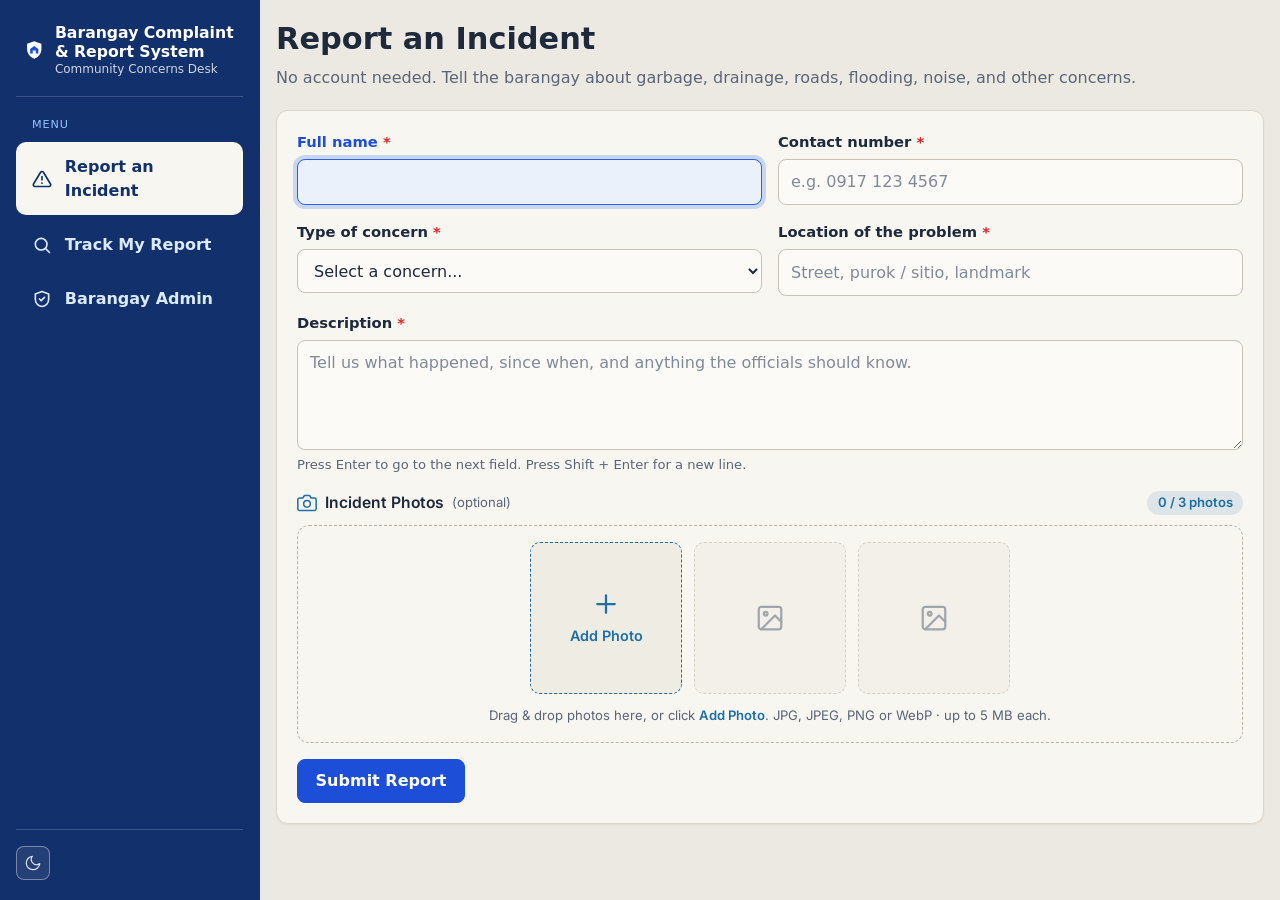
==== index.html @ 37cbb6a9 "Add files via upload" ====
<!DOCTYPE html>
<html lang="en">
<head>
  <meta charset="UTF-8">
  <meta name="viewport" content="width=device-width, initial-scale=1">
  <meta name="color-scheme" content="light dark">
  <title>Barangay Complaint &amp; Report System</title>
  <script>
    /* Apply the saved theme before the page paints (no white flash). */
    (function () {
      try {
        var t = localStorage.getItem("bc_theme");
        if (t !== "dark" && t !== "light") t = window.matchMedia("(prefers-color-scheme: dark)").matches ? "dark" : "light";
        document.documentElement.setAttribute("data-theme", t);
      } catch (e) {}
    })();
  </script>
  <link rel="preconnect" href="https://fonts.googleapis.com">
  <link rel="preconnect" href="https://fonts.gstatic.com" crossorigin>
  <link href="https://fonts.googleapis.com/css2?family=Inter:wght@400;500;600&amp;display=swap" rel="stylesheet">
  <link rel="stylesheet" href="style.css">
</head>
<body data-page="home">

  <!-- ===== LEFT SIDEBAR (edit the 3 menu links here) ===== -->
  <aside class="sidebar" id="sidebar" aria-label="Main menu">
    <a class="brand" href="index.html">
      <svg viewBox="0 0 40 40" width="38" height="38" aria-hidden="true"><path d="M20 3l14 5v10c0 9-6 16-14 19C12 34 6 27 6 18V8z" fill="#fff"/><path d="M20 12l8 6v9h-5v-6h-6v6h-5v-9z" fill="#1d4ed8"/></svg>
      <span class="brand-text"><strong>Barangay Complaint &amp; Report System</strong><span>Community Concerns Desk</span></span>
    </a>

    <div class="side-label">Menu</div>
    <nav class="side-nav">
      <a href="index.html#report" data-view="report">
        <svg viewBox="0 0 24 24" fill="none" stroke="currentColor" stroke-width="2" stroke-linecap="round" stroke-linejoin="round" aria-hidden="true"><path d="M12 9v4M12 17h.01"/><path d="M10.3 3.9 1.8 18a2 2 0 0 0 1.7 3h17a2 2 0 0 0 1.7-3L13.7 3.9a2 2 0 0 0-3.4 0z"/></svg>
        Report an Incident
      </a>
      <a href="index.html#track" data-view="track">
        <svg viewBox="0 0 24 24" fill="none" stroke="currentColor" stroke-width="2" stroke-linecap="round" stroke-linejoin="round" aria-hidden="true"><circle cx="11" cy="11" r="7"/><path d="m21 21-4.3-4.3"/></svg>
        Track My Report
      </a>
      <a href="admin-login.html">
        <svg viewBox="0 0 24 24" fill="none" stroke="currentColor" stroke-width="2" stroke-linecap="round" stroke-linejoin="round" aria-hidden="true"><path d="M12 3 4 6v6c0 5 3.4 8.4 8 9 4.6-.6 8-4 8-9V6z"/><path d="m9 12 2 2 4-4"/></svg>
        Barangay Admin
      </a>
    </nav>

    <div class="side-foot">
      <button class="theme-btn" type="button" data-theme-toggle aria-label="Switch between light and dark mode"><span class="theme-icon" aria-hidden="true"></span><span class="theme-label"></span></button>
    </div>
  </aside>
  <div class="nav-overlay" id="navOverlay"></div>

  <div class="page">
    <div class="topbar">
      <button class="menu-btn" id="navToggle" type="button" aria-label="Open menu" aria-expanded="false" aria-controls="sidebar">&#9776;</button>
      <strong>Barangay Complaint &amp; Report System</strong>
      <button class="theme-btn" type="button" data-theme-toggle aria-label="Switch between light and dark mode"><span class="theme-icon" aria-hidden="true"></span><span class="theme-label"></span></button>
    </div>

    <main class="container" id="app">

      <!-- ===== VIEW 1: Report an Incident ===== -->
      <section id="submit">
        <div class="page-head">
          <h1>Report an Incident</h1>
          <p>No account needed. Tell the barangay about garbage, drainage, roads, flooding, noise, and other concerns.</p>
        </div>

        <div class="card">
          <div id="successMsg" class="alert alert-success" role="status" hidden>
            <span id="successText">Your report has been successfully submitted and forwarded to the barangay officials for review.</span>
            <br><span class="small" id="successNo"></span>
            <br><a href="#track" class="small">Track this report &rarr;</a>
          </div>
          <div id="formError" class="alert alert-error" role="alert" hidden></div>

          <form id="reportForm" novalidate>
            <div class="form-grid">
              <div class="field">
                <label for="fullName">Full name <span class="req">*</span></label>
                <input type="text" id="fullName" maxlength="100" autocomplete="name" required>
              </div>
              <div class="field">
                <label for="contact">Contact number <span class="req">*</span></label>
                <input type="tel" id="contact" maxlength="30" autocomplete="tel" placeholder="e.g. 0917 123 4567" required>
              </div>
              <div class="field">
                <label for="type">Type of concern <span class="req">*</span></label>
                <select id="type" required>
                  <option value="">Select a concern...</option>
                </select>
              </div>
              <div class="field">
                <label for="location">Location of the problem <span class="req">*</span></label>
                <input type="text" id="location" maxlength="200" placeholder="Street, purok / sitio, landmark" required>
              </div>
            </div>

            <div class="field">
              <label for="description">Description <span class="req">*</span></label>
              <textarea id="description" maxlength="2000" placeholder="Tell us what happened, since when, and anything the officials should know." required></textarea>
              <span class="hint">Press Enter to go to the next field. Press Shift + Enter for a new line.</span>
            </div>

            <!-- Incident Photos: up to 3 images, drag & drop, live preview (logic in resident.js) -->
            <div class="field photo-field" id="photoField">
              <div class="photo-head">
                <span class="photo-title">
                  <svg viewBox="0 0 24 24" fill="none" stroke="currentColor" stroke-width="1.8" stroke-linecap="round" stroke-linejoin="round" aria-hidden="true"><path d="M23 19a2 2 0 0 1-2 2H3a2 2 0 0 1-2-2V8a2 2 0 0 1 2-2h4l2-3h6l2 3h4a2 2 0 0 1 2 2z"/><circle cx="12" cy="13" r="4"/></svg>
                  Incident Photos <span class="photo-optional">(optional)</span>
                </span>
                <span class="photo-count" id="photoCount" aria-live="polite">0 / 3 photos</span>
              </div>

              <div class="photo-drop" id="photoDrop">
                <div class="photo-slots" id="photoSlots"></div>
                <p class="photo-hint">Drag &amp; drop photos here, or click <strong>Add Photo</strong>. JPG, JPEG, PNG or WebP &middot; up to 5&nbsp;MB each.</p>
              </div>

              <input type="file" id="photo" accept="image/jpeg,image/png,image/webp,.jpg,.jpeg,.png,.webp" multiple hidden>
              <div class="alert alert-error photo-error" id="photoError" role="alert" hidden></div>
            </div>

            <button type="submit" class="btn" id="submitBtn">Submit Report</button>
          </form>
        </div>
      </section>

      <!-- ===== VIEW 2: Track My Report ===== -->
      <section id="my-reports" hidden>
        <div class="page-head section-title">
          <div>
            <h1>Track My Report</h1>
            <p>See the status and remarks from barangay officials.</p>
          </div>
          <span class="live-pill">Updates automatically</span>
        </div>

        <div class="card">
          <div class="field">
            <label for="trackNo">Have a report number? Look it up</label>
            <div style="display:flex; gap:.5rem; flex-wrap:wrap">
              <input type="text" id="trackNo" placeholder="e.g. BRG-20261106-K4Q9" style="flex:1; min-width:200px">
              <button type="button" class="btn btn-outline" id="trackBtn">Find Report</button>
            </div>
          </div>
          <div id="trackMsg" class="alert alert-warn" hidden role="alert"></div>
          <div id="trackResult" class="reports"></div>
        </div>

        <div class="card">
          <h2>Reports sent from this browser</h2>
          <div class="mini-stats" id="miniStats"></div>
          <div id="reportList" class="reports">
            <p class="empty">Loading&hellip;</p>
          </div>
        </div>
      </section>
    </main>

  </div>

  <script src="storage.js"></script>
  <script src="resident.js"></script>
</body>
</html>
---- style.css ----
/* ============================================================
   Barangay Complaint & Report System - shared stylesheet
   Themes: LIGHT (pearl white + blue) and DARK (navy).
   The theme is chosen by  <html data-theme="light|dark">
   (set by storage.js and the toggle button). Used by every page.
   ============================================================ */

/* ---------- LIGHT theme (pearl white) ---------- */
:root {
  color-scheme: light;

  --bg: #ece9e2;            /* page background: pearl */
  --surface: #f8f6f1;       /* cards, inputs area: pearl white (not pure white) */
  --surface-2: #f0ede6;     /* soft panels */
  --input-bg: #fbfaf7;

  --blue-900: #12306b;
  --blue-800: #1e40af;
  --blue-600: #2563eb;
  --blue-100: #dbe7fb;
  --blue-50: #ebf1fb;
  --btn: #1d4ed8;
  --btn-hover: #1e40af;
  --link: #1d4ed8;
  --heading: #12306b;
  --sidebar-bg: #12306b;
  --side-active-bg: var(--surface);
  --side-active-text: var(--heading);
  --side-edge: transparent;
  --side-shadow: none;

  --gray-50: #f0ede6;
  --gray-100: #e8e4db;
  --gray-200: #dcd7cc;
  --gray-300: #c9c3b6;
  --gray-500: #5b6577;
  --gray-700: #334155;
  --text: #1e293b;

  --green: #166534;   --green-bg: #dcf3e1;   --green-bd: #86efac;
  --amber: #92400e;   --amber-bg: #fbedc2;   --amber-bd: #fcd34d;
  --violet: #5b21b6;  --violet-bg: #ebe5fb;
  --red: #991b1b;     --red-bg: #fbe0dd;     --red-bd: #fca5a5;

  --focus-ring: rgba(37, 99, 235, .22);
  --flash: #fbf3c4;
  --shadow: 0 1px 2px rgba(60, 50, 30, .06);

  --radius: 12px;
  --sidebar-w: 260px;
}

/* ---------- DARK theme ---------- */
:root[data-theme="dark"] {
  color-scheme: dark;

  --bg: #0c131a;            /* main background: dark navy-black */
  --surface: #131d26;       /* content panels: dark blue-gray */
  --surface-2: #18242f;
  --input-bg: #0f1820;

  --blue-900: #0a1226;
  --blue-800: #93c5fd;
  --blue-600: #3b82f6;
  --blue-100: #1b3a63;
  --blue-50: #13273d;
  --btn: #2563eb;
  --btn-hover: #3b82f6;
  --link: #7db3ff;
  --heading: #bfdbfe;
  /* Sidebar: clearly lighter than the page, with an edge line + shadow so it stands out */
  --sidebar-bg: #090f15;    /* sidebar: very dark navy */
  --side-active-bg: #2f6df0;
  --side-active-text: #ffffff;
  --side-edge: rgba(148, 180, 215, .26);
  --side-shadow: 6px 0 24px rgba(0, 0, 0, .5);

  --gray-50: #18242f;
  --gray-100: #1c2935;
  --gray-200: #263543;
  --gray-300: #35485a;
  --gray-500: #9aa8c0;
  --gray-700: #c3cee0;
  --text: #e6ebf5;

  --green: #86efac;   --green-bg: #10381f;   --green-bd: #1f6b3a;
  --amber: #fcd34d;   --amber-bg: #3a2a0a;   --amber-bd: #6b4d10;
  --violet: #c4b5fd;  --violet-bg: #2a1f55;
  --red: #fca5a5;     --red-bg: #4a1717;     --red-bd: #7f2a2a;

  --focus-ring: rgba(96, 165, 250, .35);
  --flash: #3a3410;
  --shadow: 0 1px 2px rgba(0, 0, 0, .35);
}

* { box-sizing: border-box; }
html { scroll-behavior: smooth; }
body {
  margin: 0;
  font-family: "Segoe UI", Roboto, system-ui, -apple-system, Arial, sans-serif;
  font-size: 16px;
  line-height: 1.5;
  color: var(--text);
  background: var(--bg);
  transition: background-color .25s ease, color .25s ease;
}
[hidden] { display: none !important; }
img { max-width: 100%; }
a { color: var(--link); }
h1, h2, h3 { line-height: 1.25; margin: 0 0 .5rem; }
h1 { font-size: 1.9rem; }
h2 { font-size: 1.3rem; }
h3 { font-size: 1.05rem; }
code { background: var(--gray-100); padding: .1rem .35rem; border-radius: 4px; font-size: .9em; }
.muted { color: var(--gray-500); }
.small { font-size: .875rem; }
::placeholder { color: var(--gray-500); opacity: .75; }

/* ---------- Sidebar navigation (left) ---------- */
.sidebar {
  position: fixed; top: 0; bottom: 0; left: 0; width: var(--sidebar-w);
  background: var(--sidebar-bg); color: #fff; z-index: 50;
  border-right: 1px solid var(--side-edge); box-shadow: var(--side-shadow);
  display: flex; flex-direction: column; padding: 1.25rem 1rem; overflow-y: auto;
  transition: background-color .25s ease;
}
.sidebar .brand {
  display: flex; align-items: center; gap: .65rem; color: #fff; text-decoration: none;
  padding: .25rem .5rem 1.25rem; margin-bottom: 1rem; border-bottom: 1px solid rgba(255, 255, 255, .18);
}
.brand-text { display: flex; flex-direction: column; line-height: 1.2; }
.brand-text strong { font-size: .98rem; }
.brand-text span { font-size: .75rem; opacity: .8; }

.side-label { font-size: .7rem; letter-spacing: .08em; text-transform: uppercase; color: #93c5fd; padding: 0 1rem; margin: .25rem 0 .5rem; }
.side-nav { display: flex; flex-direction: column; gap: .3rem; }
.side-nav a {
  display: flex; align-items: center; gap: .8rem; padding: .8rem 1rem; border-radius: 10px;
  color: #dbeafe; text-decoration: none; font-weight: 600; transition: background-color .2s ease, color .2s ease;
}
.side-nav a:hover { background: rgba(255, 255, 255, .12); color: #fff; }
.side-nav a.active { background: var(--side-active-bg); color: var(--side-active-text); }
.side-nav svg { width: 20px; height: 20px; flex: none; }

/* Dark mode: brighter text and lines so the menu is easy to see */
:root[data-theme="dark"] .side-label { color: #bfdbfe; }
:root[data-theme="dark"] .side-nav a { color: #e8f0ff; }
:root[data-theme="dark"] .side-nav a:hover { background: rgba(255, 255, 255, .16); }
:root[data-theme="dark"] .sidebar .brand,
:root[data-theme="dark"] .side-foot { border-color: rgba(191, 219, 254, .35); }
:root[data-theme="dark"] .side-foot { color: #dbeafe; }

.side-foot { margin-top: auto; padding-top: 1rem; border-top: 1px solid rgba(255, 255, 255, .18); font-size: .85rem; color: #bfdbfe; }
.side-foot .who { display: block; word-break: break-all; margin-bottom: .6rem; }
.side-foot .link-btn {
  width: 100%; background: rgba(255, 255, 255, .12); border: 0; color: #fff; font: inherit; font-weight: 600;
  padding: .6rem; border-radius: 8px; cursor: pointer;
}
.side-foot .link-btn:hover { background: rgba(255, 255, 255, .22); }
.side-foot .theme-btn { display: flex; margin-bottom: .75rem; }

/* Light / dark toggle: just a thin one-color line icon (no box, no fill) */
.theme-btn {
  display: inline-flex; align-items: center; justify-content: center;
  width: 32px; height: 32px; padding: 0;
  background: transparent; border: 0; color: rgba(255, 255, 255, .72);
  border-radius: 8px; cursor: pointer; transition: color .2s ease, background-color .2s ease;
}
.theme-btn:hover { color: #fff; background: rgba(255, 255, 255, .1); }
.theme-btn:focus-visible { outline: 2px solid rgba(255, 255, 255, .7); outline-offset: 2px; }
.theme-icon { display: inline-flex; width: 18px; height: 18px; }
.theme-icon svg { width: 18px; height: 18px; display: block; }
.theme-label { display: none; }
.side-foot .theme-btn:last-child { margin-bottom: 0; }

.page { margin-left: var(--sidebar-w); min-height: 100vh; display: flex; flex-direction: column; }
.page > main { flex: 1; }

/* Top bar with the menu button (phones and small tablets only) */
.topbar { display: none; }
.nav-overlay { display: none; }

/* ---------- Layout ---------- */
.container { max-width: 1200px; margin: 0 auto; padding: 1.25rem 1rem 2.5rem; }
.card {
  background: var(--surface); border: 1px solid var(--gray-200); border-radius: var(--radius);
  padding: 1.25rem; box-shadow: var(--shadow); transition: background-color .25s ease, border-color .25s ease;
}
.card + .card { margin-top: 1.25rem; }
.section-title { display: flex; align-items: center; justify-content: space-between; gap: 1rem; flex-wrap: wrap; margin-bottom: 1rem; }
.page-head { margin-bottom: 1.25rem; }
.page-head p { margin: 0; color: var(--gray-500); }

.config-banner { margin: 0; border-radius: 0; text-align: center; }

/* ---------- Home / login ---------- */
.hero { display: grid; grid-template-columns: 1.1fr .9fr; gap: 2rem; align-items: start; padding-top: 1.5rem; }
.hero h1 { font-size: 2.2rem; color: var(--heading); }
.hero .lead { font-size: 1.1rem; color: var(--gray-700); }
.steps { list-style: none; padding: 0; margin: 1.5rem 0 0; display: grid; gap: .75rem; }
.steps li { display: flex; gap: .8rem; align-items: flex-start; }
.steps .num {
  flex: none; width: 2rem; height: 2rem; border-radius: 50%; background: var(--blue-100);
  color: var(--blue-800); font-weight: 700; display: grid; place-items: center;
}
.status-legend { margin-top: 1.5rem; display: grid; gap: .5rem; }
.status-legend div { display: flex; gap: .6rem; align-items: center; font-size: .9rem; color: var(--gray-700); }
.tabs { display: flex; border-bottom: 2px solid var(--gray-200); margin-bottom: 1.25rem; }
.tab {
  flex: 1; background: none; border: 0; padding: .7rem; font: inherit; font-weight: 600;
  color: var(--gray-500); cursor: pointer; border-bottom: 3px solid transparent; margin-bottom: -2px;
}
.tab.active { color: var(--link); border-bottom-color: var(--link); }
.auth-card { max-width: 440px; margin: 2.5rem auto; }
.center { text-align: center; }

/* ---------- Forms ---------- */
.field { display: flex; flex-direction: column; gap: .35rem; margin-bottom: 1rem; }
.field label { font-weight: 600; font-size: .92rem; transition: color .25s ease; }
.field .hint { font-size: .82rem; color: var(--gray-500); }
input[type="text"], input[type="email"], input[type="password"], input[type="tel"], input[type="search"],
select, textarea {
  width: 100%; font: inherit; font-size: 1rem; padding: .65rem .75rem; background: var(--input-bg);
  border: 1px solid var(--gray-300); border-radius: 8px; color: var(--text);
  transition: border-color .25s ease, box-shadow .25s ease, background-color .25s ease, transform .25s ease;
}
textarea { min-height: 110px; resize: vertical; }
input[type="file"] { font: inherit; padding: .4rem 0; color: var(--text); }
.form-grid { display: grid; grid-template-columns: 1fr 1fr; gap: 0 1rem; }
.req { color: #dc2626; }
.photo-preview { display: flex; align-items: center; gap: .75rem; margin-top: .5rem; }
.photo-preview img { max-height: 110px; border-radius: 8px; border: 1px solid var(--gray-200); }
.link-btn-plain { background: none; border: 0; color: var(--link); font: inherit; cursor: pointer; padding: 0; text-decoration: underline; }

/* Active (focused) field: the resident can always see where to type */
.field:focus-within label { color: var(--link); }
input:focus, select:focus, textarea:focus {
  outline: none; background: var(--blue-50); border-color: var(--blue-600); box-shadow: 0 0 0 4px var(--focus-ring);
}
button:focus-visible, a:focus-visible { outline: 3px solid var(--focus-ring); outline-offset: 2px; }
input[type="file"]:focus-visible { outline: 3px solid var(--blue-600); outline-offset: 3px; border-radius: 6px; }

/* Field that failed validation */
.field-invalid, .field input.field-invalid, .field select.field-invalid, .field textarea.field-invalid {
  border-color: #dc2626 !important;
  background: var(--red-bg) !important;
  box-shadow: 0 0 0 4px rgba(220, 38, 38, .18) !important;
  animation: shake .3s ease;
}
@keyframes shake { 25% { transform: translateX(-4px); } 75% { transform: translateX(4px); } }

/* Keep the focused field clear of the phone's top bar and keyboard */
#reportForm .field { scroll-margin: 90px 0 40vh; }

/* ---------- Buttons ---------- */
.btn {
  display: inline-flex; align-items: center; justify-content: center; gap: .4rem;
  min-height: 44px; padding: .55rem 1.1rem; border-radius: 8px; border: 1px solid var(--btn);
  background: var(--btn); color: #fff; font: inherit; font-weight: 600; cursor: pointer; text-decoration: none;
  transition: background-color .2s ease, border-color .2s ease;
}
.btn:hover { background: var(--btn-hover); border-color: var(--btn-hover); }
.btn:disabled { opacity: .6; cursor: not-allowed; }
.btn-outline { background: var(--surface); color: var(--link); border-color: var(--link); }
.btn-outline:hover { background: var(--blue-50); border-color: var(--link); }
.btn-block { width: 100%; }
.btn-sm { min-height: 36px; padding: .3rem .8rem; font-size: .9rem; }
.icon-btn { background: none; border: 0; font-size: 1.8rem; line-height: 1; cursor: pointer; color: var(--gray-500); padding: 0 .4rem; }

/* ---------- Alerts / toasts ---------- */
.alert { padding: .75rem 1rem; border-radius: 8px; border: 1px solid; margin-bottom: 1rem; }
.alert-success { background: var(--green-bg); border-color: var(--green-bd); color: var(--green); }
.alert-error { background: var(--red-bg); border-color: var(--red-bd); color: var(--red); }
.alert-warn { background: var(--amber-bg); border-color: var(--amber-bd); color: var(--amber); }
.alert-info { background: var(--blue-50); border-color: var(--blue-100); color: var(--heading); }
.toast-wrap { position: fixed; right: 1rem; bottom: 1rem; display: flex; flex-direction: column; gap: .5rem; z-index: 100; max-width: calc(100vw - 2rem); }
.toast { background: #0f172a; color: #fff; padding: .75rem 1rem; border-radius: 10px; box-shadow: 0 6px 20px rgba(15, 23, 42, .3); border-left: 5px solid var(--blue-600); outline: 1px solid rgba(255, 255, 255, .12); }
.toast-success { border-left-color: #22c55e; }
.toast-error { border-left-color: #ef4444; }

/* ---------- Status badges ---------- */
.badge { display: inline-block; padding: .2rem .65rem; border-radius: 999px; font-size: .75rem; font-weight: 700; letter-spacing: .03em; white-space: nowrap; }
.badge-submitted { background: var(--blue-100); color: var(--blue-800); }
.badge-under-review { background: var(--amber-bg); color: var(--amber); }
.badge-in-progress { background: var(--violet-bg); color: var(--violet); }
.badge-resolved { background: var(--green-bg); color: var(--green); }

/* ---------- Stats ---------- */
.stats { display: grid; grid-template-columns: repeat(5, 1fr); gap: 1rem; margin-bottom: 1.25rem; }
.stat {
  text-align: left; background: var(--surface); border: 1px solid var(--gray-200); border-left: 5px solid var(--btn);
  border-radius: var(--radius); padding: .9rem 1rem; font: inherit; cursor: pointer; color: var(--text);
  transition: background-color .2s ease, border-color .25s ease;
}
.stat:hover { background: var(--blue-50); }
.stat .label { display: block; font-size: .8rem; color: var(--gray-500); font-weight: 600; text-transform: uppercase; letter-spacing: .04em; }
.stat .value { display: block; font-size: 1.9rem; font-weight: 700; line-height: 1.2; }
.stat.s-submitted { border-left-color: var(--blue-600); }
.stat.s-review { border-left-color: #d97706; }
.stat.s-progress { border-left-color: #7c3aed; }
.stat.s-resolved { border-left-color: #16a34a; }
.stat.s-total { border-left-color: var(--heading); }

.live-pill { display: inline-flex; align-items: center; gap: .4rem; font-size: .8rem; color: var(--green); background: var(--green-bg); padding: .15rem .6rem; border-radius: 999px; }
.live-pill::before { content: ""; width: 8px; height: 8px; border-radius: 50%; background: #16a34a; animation: pulse 1.6s infinite; }
@keyframes pulse { 50% { opacity: .3; } }

/* ---------- Toolbar + table ---------- */
.toolbar { display: grid; grid-template-columns: 2fr 1fr 1fr auto; gap: .75rem; margin-bottom: 1rem; }
.table-wrap { overflow-x: auto; }
table { width: 100%; border-collapse: collapse; }
th { text-align: left; background: var(--gray-100); font-size: .8rem; text-transform: uppercase; letter-spacing: .04em; color: var(--gray-700); padding: .7rem .75rem; white-space: nowrap; }
td { padding: .75rem; border-bottom: 1px solid var(--gray-200); vertical-align: middle; }
tbody tr:hover { background: var(--blue-50); }
td.actions { white-space: nowrap; }
.row-new { animation: flash 6s ease-out; }
@keyframes flash { 0%, 60% { background: var(--flash); } 100% { background: transparent; } }
.empty { text-align: center; color: var(--gray-500); padding: 2rem 1rem; }

/* ---------- Resident report cards ---------- */
.reports { display: grid; gap: 1rem; }
.report { margin: 0 !important; }
.report-head { display: flex; justify-content: space-between; align-items: flex-start; gap: .75rem; flex-wrap: wrap; margin-bottom: .5rem; }
.report-head .id { font-weight: 700; color: var(--heading); }
.report-meta { display: flex; flex-wrap: wrap; gap: .25rem 1.25rem; font-size: .9rem; color: var(--gray-700); margin-bottom: .6rem; }
.desc { white-space: pre-wrap; word-break: break-word; margin: .25rem 0 .75rem; }
.remarks-box { background: var(--blue-50); border-left: 4px solid var(--blue-600); border-radius: 6px; padding: .6rem .8rem; margin: .75rem 0; }
.remarks-box strong { display: block; font-size: .8rem; text-transform: uppercase; letter-spacing: .04em; color: var(--blue-800); }
.evidence img { max-height: 200px; border-radius: 8px; border: 1px solid var(--gray-200); }
details.history { margin-top: .75rem; }
details.history summary { cursor: pointer; font-weight: 600; color: var(--link); }

.timeline { list-style: none; margin: .75rem 0 0 .4rem; padding: 0 0 0 1rem; border-left: 2px solid var(--gray-200); }
.timeline li { position: relative; padding: 0 0 .9rem; }
.timeline li::before { content: ""; position: absolute; left: -1.4rem; top: .35rem; width: 11px; height: 11px; border-radius: 50%; background: var(--blue-600); border: 2px solid var(--surface); box-shadow: 0 0 0 1px var(--blue-600); }
.timeline .when { font-size: .8rem; color: var(--gray-500); }
.timeline .note { margin: .2rem 0 0; white-space: pre-wrap; word-break: break-word; }

.mini-stats { display: flex; gap: .75rem; flex-wrap: wrap; margin-bottom: 1rem; }
.mini-stats span { background: var(--gray-100); border-radius: 999px; padding: .2rem .8rem; font-size: .85rem; font-weight: 600; }

/* ---------- Modal (admin) ---------- */
dialog {
  border: 0; border-radius: 14px; padding: 0; width: calc(100% - 2rem); max-width: 720px;
  max-height: 92vh; background: var(--surface); color: var(--text); box-shadow: 0 20px 60px rgba(15, 23, 42, .35);
}
dialog[open] { display: flex; flex-direction: column; }
dialog::backdrop { background: rgba(15, 23, 42, .55); }
.modal-head { display: flex; justify-content: space-between; align-items: flex-start; gap: 1rem; padding: 1rem 1.25rem; border-bottom: 1px solid var(--gray-200); background: var(--gray-50); border-radius: 14px 14px 0 0; }
.modal-head h2 { margin-bottom: .3rem; }
.modal-body { padding: 1.25rem; overflow-y: auto; }
.details { display: grid; grid-template-columns: 1fr 1fr; gap: .75rem 1.25rem; margin: 0 0 1rem; }
.details dt { font-size: .75rem; text-transform: uppercase; letter-spacing: .04em; color: var(--gray-500); font-weight: 600; }
.details dd { margin: 0; word-break: break-word; }
.details .wide { grid-column: 1 / -1; }
.update-box { background: var(--gray-50); border: 1px solid var(--gray-200); border-radius: 10px; padding: 1rem; margin: 1rem 0; }

/* ---------- Footer ---------- */
.site-footer { text-align: center; color: var(--gray-500); font-size: .85rem; padding: 1.5rem 1rem 2rem; }

/* ---------- Responsive ---------- */
@media (max-width: 1000px) {
  .stats { grid-template-columns: repeat(3, 1fr); }
  .hero { grid-template-columns: 1fr; }
  .toolbar { grid-template-columns: 1fr 1fr; }
  .toolbar .search-wrap { grid-column: 1 / -1; }
}

@media (max-width: 720px) {
  h1, .hero h1 { font-size: 1.6rem; }
  .form-grid { grid-template-columns: 1fr; }
  .stats { grid-template-columns: repeat(2, 1fr); }
  .stat.s-total { grid-column: 1 / -1; }
  .details { grid-template-columns: 1fr; }
  .card { padding: 1rem; }

  /* Table turns into stacked cards on phones */
  table, thead, tbody, tr, td { display: block; }
  thead { position: absolute; left: -9999px; }
  tr { border: 1px solid var(--gray-200); border-radius: 10px; margin-bottom: .75rem; padding: .35rem .25rem; background: var(--surface); }
  td { border: 0; padding: .35rem .6rem; display: flex; justify-content: space-between; gap: 1rem; text-align: right; }
  td::before { content: attr(data-label); font-weight: 600; color: var(--gray-500); text-align: left; flex: none; }
  td.actions { justify-content: flex-end; }
  td.actions::before { display: none; }
}

/* ---------- Sidebar on phones / small tablets ---------- */
@media (max-width: 900px) {
  .sidebar { transform: translateX(-100%); transition: transform .25s ease; box-shadow: none; }
  body.nav-open .sidebar { transform: none; box-shadow: 0 0 40px rgba(0, 0, 0, .4); }
  .page { margin-left: 0; }
  .topbar {
    display: flex; align-items: center; gap: .75rem; position: sticky; top: 0; z-index: 30;
    background: var(--sidebar-bg); color: #fff; padding: .6rem 1rem;
    border-bottom: 1px solid var(--side-edge);
  }
  .topbar strong { font-size: 1rem; }
  .topbar .theme-btn { margin-left: auto; }
  .menu-btn {
    background: none; border: 1px solid rgba(255, 255, 255, .5); color: #fff; border-radius: 8px;
    padding: .35rem .7rem; font-size: 1.3rem; line-height: 1; cursor: pointer;
  }
  body.nav-open .nav-overlay { display: block; position: fixed; inset: 0; background: rgba(15, 23, 42, .55); z-index: 40; }
}

@media (max-width: 420px) {
  .topbar strong { font-size: .88rem; }
  .topbar .theme-label { display: none; }   /* icon only on very small phones */
}

@media (prefers-reduced-motion: reduce) {
  * { transition: none !important; animation: none !important; scroll-behavior: auto !important; }
}

/* ============================================================
   INCIDENT PHOTOS  (up to 3 images, drag & drop, live preview)
   ============================================================ */
:root {
  --slot-bg: #efece4;
  --slot-border: #b9b2a2;
  --accent: #1d6fa5;
  --accent-soft: rgba(29, 111, 165, .12);
  --photo-text: #1e293b;
  --photo-text-2: #5b6577;
}
:root[data-theme="dark"] {
  --slot-bg: #1a2630;
  --slot-border: #3b4d5c;
  --accent: #65c9e8;
  --accent-soft: rgba(101, 201, 232, .12);
  --photo-text: #e8ebf0;
  --photo-text-2: #a6b3be;
}

.photo-field { font-family: "Inter", "Segoe UI", Roboto, system-ui, sans-serif; gap: .6rem; }
.photo-head { display: flex; align-items: center; justify-content: space-between; gap: .75rem; flex-wrap: wrap; }
.photo-title { display: inline-flex; align-items: center; gap: .5rem; font-weight: 600; font-size: .98rem; color: var(--photo-text); }
.photo-title svg { width: 20px; height: 20px; color: var(--accent); flex: none; }
.photo-optional { font-weight: 400; font-size: .82rem; color: var(--photo-text-2); }
.photo-count {
  font-size: .82rem; font-weight: 600; color: var(--accent); background: var(--accent-soft);
  padding: .15rem .65rem; border-radius: 999px; white-space: nowrap;
}

.photo-drop {
  border: 1px dashed var(--slot-border); border-radius: 12px; padding: 1rem;
  background: transparent; transition: border-color .2s ease, background-color .2s ease;
}
.photo-drop.is-dragging { border-color: var(--accent); background: var(--accent-soft); }

.photo-slots { display: grid; grid-template-columns: repeat(3, minmax(0, 1fr)); gap: .75rem; max-width: 480px; margin: 0 auto; }
.photo-slot {
  position: relative; aspect-ratio: 1 / 1; width: 100%; border-radius: 10px; overflow: hidden;
  background: var(--slot-bg); border: 1px dashed var(--slot-border);
  display: flex; flex-direction: column; align-items: center; justify-content: center; gap: .35rem;
  font: inherit; color: var(--photo-text-2); padding: 0;
}
.photo-slot svg { width: 28px; height: 28px; }
.photo-empty { opacity: .55; }
.photo-empty svg { width: 30px; height: 30px; }

.photo-add { cursor: pointer; color: var(--accent); border-color: var(--accent); font-weight: 600; font-size: .9rem; transition: background-color .2s ease, transform .2s ease; }
.photo-add svg { width: 30px; height: 30px; }
.photo-add:hover { background: var(--accent-soft); transform: translateY(-1px); }
.photo-add:focus-visible { outline: 3px solid var(--focus-ring); outline-offset: 2px; }

.photo-slot.is-filled { border-style: solid; border-color: var(--gray-200); }
.photo-slot.is-filled img { width: 100%; height: 100%; object-fit: cover; display: block; }
.photo-remove {
  position: absolute; top: 6px; right: 6px; width: 26px; height: 26px; padding: 0; border: 0; border-radius: 50%;
  background: rgba(10, 15, 21, .78); color: #fff; cursor: pointer; display: grid; place-items: center;
  transition: background-color .2s ease, transform .2s ease;
}
.photo-remove svg { width: 13px; height: 13px; }
.photo-remove:hover { background: #dc2626; transform: scale(1.08); }
.photo-remove:focus-visible { outline: 2px solid #fff; outline-offset: 2px; }

.photo-hint { margin: .75rem 0 0; font-size: .82rem; color: var(--photo-text-2); text-align: center; }
.photo-hint strong { color: var(--accent); font-weight: 600; }
.photo-error { margin: 0; }

/* Saved photos in Track My Report and the admin dialog */
.photo-gallery { display: flex; flex-wrap: wrap; gap: .6rem; margin: .25rem 0 .75rem; }
.photo-gallery img { width: 110px; height: 110px; object-fit: cover; border-radius: 10px; border: 1px solid var(--gray-200); cursor: zoom-in; transition: transform .2s ease; }
.photo-gallery img:hover { transform: scale(1.04); }

@media (max-width: 420px) {
  .photo-drop { padding: .7rem; }
  .photo-slots { gap: .5rem; }
  .photo-add { font-size: .8rem; }
  .photo-gallery img { width: 92px; height: 92px; }
}

/* ============================================================
   Fixes: bordered theme toggle + full-width content (Track My Report)
   ============================================================ */
.theme-btn {
  background: rgba(255, 255, 255, .08); border: 1px solid rgba(255, 255, 255, .38); color: rgba(255, 255, 255, .85);
  border-radius: 8px; width: 34px; height: 34px;
}
.theme-btn:hover { background: rgba(255, 255, 255, .18); border-color: rgba(255, 255, 255, .6); color: #fff; }

/* In the flex column, "margin: 0 auto" made the content shrink to fit its text
   (a thin column on Track My Report). width:100% keeps it full width. */
.container { width: 100%; }
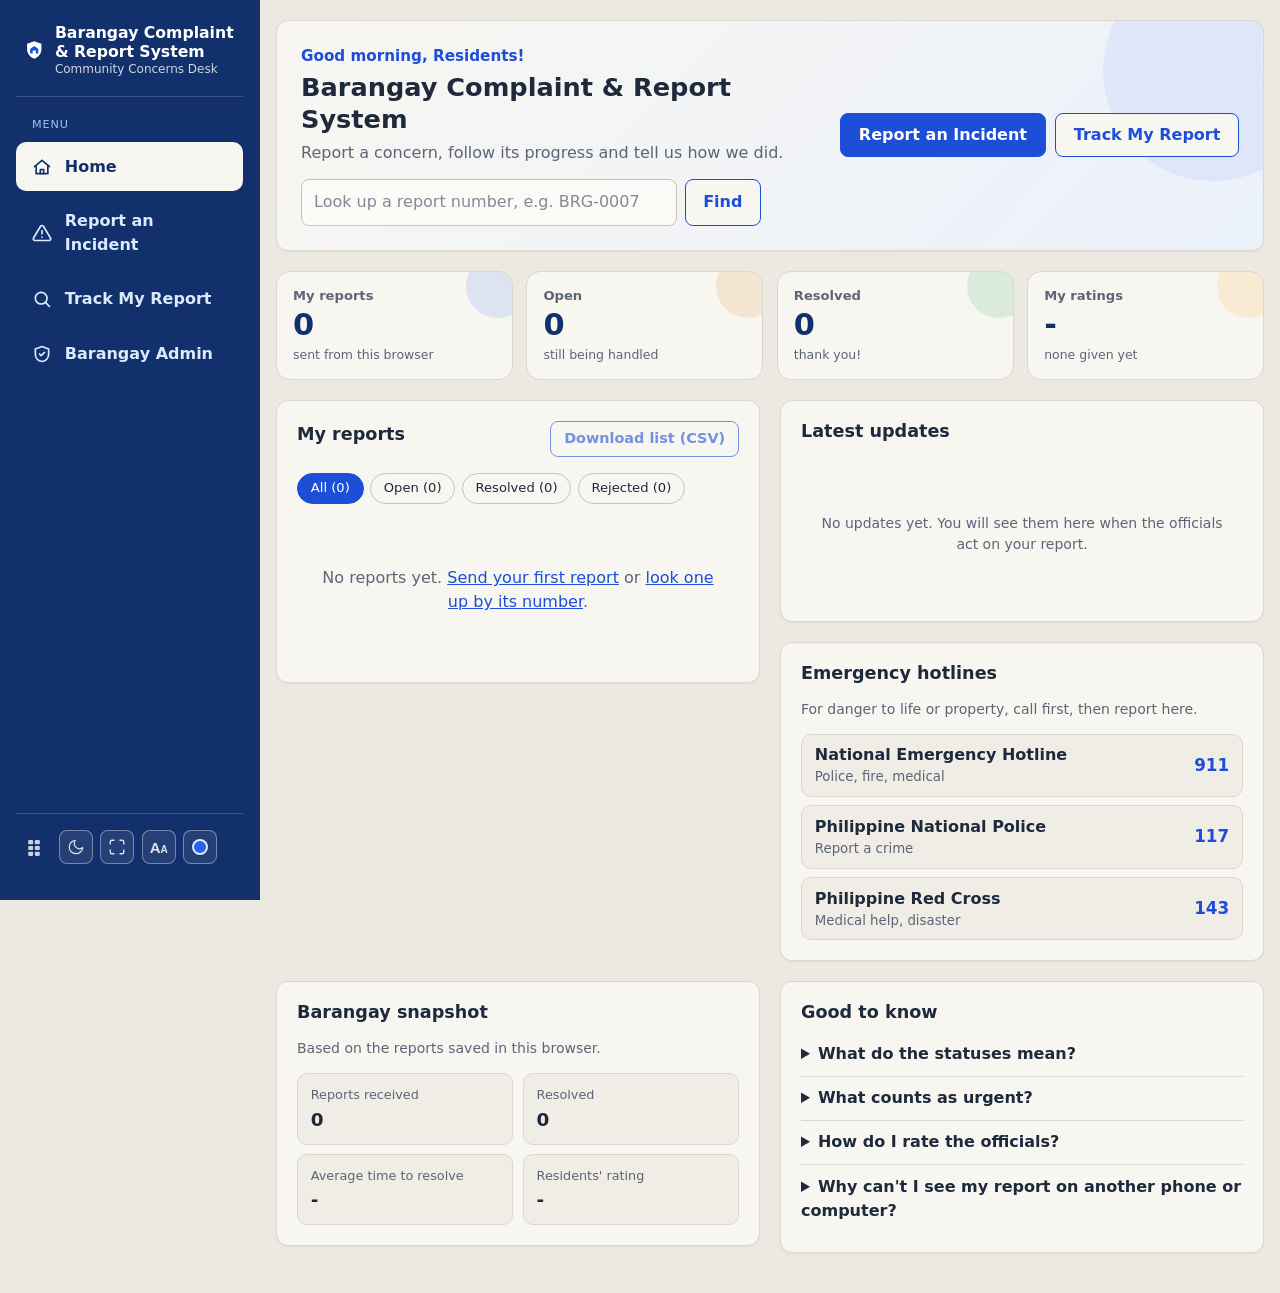
==== commit ebc76b0f: "Add files via upload" ====
--- a/index.html
+++ b/index.html
@@ -12,13 +12,15 @@
         var t = localStorage.getItem("bc_theme");
         if (t !== "dark" && t !== "light") t = window.matchMedia("(prefers-color-scheme: dark)").matches ? "dark" : "light";
         document.documentElement.setAttribute("data-theme", t);
+        var ac = localStorage.getItem("bc_accent");
+        if (ac && /^[a-z]+$/.test(ac) && ac !== "blue") document.documentElement.setAttribute("data-accent", ac);
       } catch (e) {}
     })();
   </script>
   <link rel="preconnect" href="https://fonts.googleapis.com">
   <link rel="preconnect" href="https://fonts.gstatic.com" crossorigin>
-  <link href="https://fonts.googleapis.com/css2?family=Inter:wght@400;500;600&amp;display=swap" rel="stylesheet">
-  <link rel="stylesheet" href="style.css">
+  <link rel="stylesheet" href="https://fonts.googleapis.com/css2?family=Inter:wght@400;500;600&display=swap">
+  <link rel="stylesheet" href="style.css?v=10">
 </head>
 <body data-page="home">
 
@@ -31,13 +33,17 @@
 
     <div class="side-label">Menu</div>
     <nav class="side-nav">
+      <a href="index.html" data-view="home">
+        <svg viewBox="0 0 24 24" fill="none" stroke="currentColor" stroke-width="2" stroke-linecap="round" stroke-linejoin="round" aria-hidden="true"><path d="M3 11.5 12 4l9 7.5"/><path d="M5 10v10h14V10"/><path d="M10 20v-5h4v5"/></svg>
+        Home
+      </a>
       <a href="index.html#report" data-view="report">
         <svg viewBox="0 0 24 24" fill="none" stroke="currentColor" stroke-width="2" stroke-linecap="round" stroke-linejoin="round" aria-hidden="true"><path d="M12 9v4M12 17h.01"/><path d="M10.3 3.9 1.8 18a2 2 0 0 0 1.7 3h17a2 2 0 0 0 1.7-3L13.7 3.9a2 2 0 0 0-3.4 0z"/></svg>
         Report an Incident
       </a>
       <a href="index.html#track" data-view="track">
         <svg viewBox="0 0 24 24" fill="none" stroke="currentColor" stroke-width="2" stroke-linecap="round" stroke-linejoin="round" aria-hidden="true"><circle cx="11" cy="11" r="7"/><path d="m21 21-4.3-4.3"/></svg>
-        Track My Report
+        Track My Report <span class="nav-badge" id="badge-track" hidden>0</span>
       </a>
       <a href="admin-login.html">
         <svg viewBox="0 0 24 24" fill="none" stroke="currentColor" stroke-width="2" stroke-linecap="round" stroke-linejoin="round" aria-hidden="true"><path d="M12 3 4 6v6c0 5 3.4 8.4 8 9 4.6-.6 8-4 8-9V6z"/><path d="m9 12 2 2 4-4"/></svg>
@@ -60,11 +66,81 @@
 
     <main class="container" id="app">
 
+      <!-- ===== VIEW 0: Home (default) ===== -->
+      <section id="home">
+        <div class="card hm-hero">
+          <div class="hm-hero-text">
+            <p class="hm-eyebrow" id="hmGreet">Welcome</p>
+            <h1 id="hmTitle">Barangay Complaint &amp; Report System</h1>
+            <p id="hmSub">Report a concern, follow its progress and tell us how we did.</p>
+            <form class="hm-lookup" id="hmLookup">
+              <label class="visually-hidden" for="hmTrackNo">Report number</label>
+              <input type="text" id="hmTrackNo" placeholder="Look up a report number, e.g. BRG-0007" autocomplete="off">
+              <button type="submit" class="btn btn-outline">Find</button>
+            </form>
+          </div>
+          <div class="hm-actions">
+            <a class="btn" href="#report">Report an Incident</a>
+            <a class="btn btn-outline" href="#track">Track My Report</a>
+          </div>
+        </div>
+
+        <section class="hm-stats" id="hmStats" aria-label="My reports at a glance"></section>
+
+        <!-- Resolved reports that are waiting for the resident's stars -->
+        <section class="card hm-rate" id="hmRate" hidden>
+          <h2>&#9733; How did we do?</h2>
+          <p class="small muted">These reports are resolved. Rate how the officials handled them (1 to 5 stars).</p>
+          <div class="mini-list" id="hmRateList"></div>
+        </section>
+
+        <div class="grid-2">
+          <section class="card">
+            <div class="section-title">
+              <h2>My reports</h2>
+              <button type="button" class="btn btn-outline btn-sm" id="hmCsv">Download list (CSV)</button>
+            </div>
+            <div class="presets hm-filters" id="hmFilters" role="group" aria-label="Filter my reports"></div>
+            <div class="mini-list" id="hmReports"></div>
+          </section>
+
+          <div class="hm-col">
+            <section class="card" id="hmNotifCard">
+              <div class="section-title">
+                <h2>Latest updates</h2>
+                <button type="button" class="btn btn-outline btn-sm" id="hmReadAll">Mark all as read</button>
+              </div>
+              <div class="res-notifs" id="hmNotifs"></div>
+            </section>
+            <section class="card">
+              <h2>Emergency hotlines</h2>
+              <p class="small muted">For danger to life or property, call first, then report here.</p>
+              <ul class="hotlines" id="hmHotlines"></ul>
+            </section>
+          </div>
+        </div>
+
+        <div class="grid-2">
+          <section class="card">
+            <h2>Barangay snapshot</h2>
+            <p class="small muted">Based on the reports saved in this browser.</p>
+            <div class="hm-snap" id="hmSnap"></div>
+          </section>
+          <section class="card faq">
+            <h2>Good to know</h2>
+            <details><summary>What do the statuses mean?</summary><ul class="faq-list" id="hmStatusInfo"></ul></details>
+            <details><summary>What counts as urgent?</summary><p>Tick <strong>urgent</strong> only if the problem is dangerous or cannot wait: flooding, fallen wires, a blocked road in an emergency, or someone in danger. Urgent reports are shown to the officials first.</p></details>
+            <details><summary>How do I rate the officials?</summary><p>When a report is <strong>Resolved</strong> you can give 1 to 5 stars (5 is the best) and a comment. One rating per report.</p></details>
+            <details><summary>Why can't I see my report on another phone or computer?</summary><p>Reports are saved in the browser you used. Use <strong>Track My Report</strong> and type the report number (for example <code>BRG-0007</code>) to bring it into this browser.</p></details>
+          </section>
+        </div>
+      </section>
+
       <!-- ===== VIEW 1: Report an Incident ===== -->
-      <section id="submit">
+      <section id="submit" hidden>
         <div class="page-head">
           <h1>Report an Incident</h1>
-          <p>No account needed. Tell the barangay about garbage, drainage, roads, flooding, noise, and other concerns.</p>
+          <p>Tell the barangay about garbage, drainage, roads, flooding, noise, and other concerns.</p>
         </div>
 
         <div class="card">
@@ -100,10 +176,9 @@
             <div class="field">
               <label for="description">Description <span class="req">*</span></label>
               <textarea id="description" maxlength="2000" placeholder="Tell us what happened, since when, and anything the officials should know." required></textarea>
-              <span class="hint">Press Enter to go to the next field. Press Shift + Enter for a new line.</span>
-            </div>
-
-            <!-- Incident Photos: up to 3 images, drag & drop, live preview (logic in resident.js) -->
+              <span class="hint">Press Enter to go to the next field. Press Shift + Enter for a new line. <span class="char-count" id="descCount" aria-live="off">0 / 2000</span></span>
+            </div>
+
             <div class="field photo-field" id="photoField">
               <div class="photo-head">
                 <span class="photo-title">
@@ -114,13 +189,28 @@
               </div>
 
               <div class="photo-drop" id="photoDrop">
-                <div class="photo-slots" id="photoSlots"></div>
-                <p class="photo-hint">Drag &amp; drop photos here, or click <strong>Add Photo</strong>. JPG, JPEG, PNG or WebP &middot; up to 5&nbsp;MB each.</p>
-              </div>
-
-              <input type="file" id="photo" accept="image/jpeg,image/png,image/webp,.jpg,.jpeg,.png,.webp" multiple hidden>
+                <div class="photo-slots" id="photoSlots">
+                  <!-- #photoAdd stays in the page; photo-uploader code in resident.js places the slots -->
+                  <button type="button" class="photo-slot photo-add" id="photoAdd" aria-label="Add photo">
+                    <svg viewBox="0 0 24 24" fill="none" stroke="currentColor" stroke-width="2" stroke-linecap="round" aria-hidden="true"><path d="M12 5v14M5 12h14"/></svg>
+                    <span>Add Photo</span>
+                  </button>
+                  <div class="photo-slot photo-empty" aria-hidden="true"><svg viewBox="0 0 24 24" fill="none" stroke="currentColor" stroke-width="1.6" stroke-linecap="round" stroke-linejoin="round" aria-hidden="true"><rect x="3" y="3" width="18" height="18" rx="3"/><circle cx="8.5" cy="8.5" r="1.5"/><path d="m21 15-5-5L5 21"/></svg></div>
+                  <div class="photo-slot photo-empty" aria-hidden="true"><svg viewBox="0 0 24 24" fill="none" stroke="currentColor" stroke-width="1.6" stroke-linecap="round" stroke-linejoin="round" aria-hidden="true"><rect x="3" y="3" width="18" height="18" rx="3"/><circle cx="8.5" cy="8.5" r="1.5"/><path d="m21 15-5-5L5 21"/></svg></div>
+                </div>
+                <p class="photo-hint"><strong>Drag &amp; drop</strong> photos here or click <strong>Add Photo</strong>. JPG, PNG or WebP, max 5 MB each.</p>
+              </div>
+
               <div class="alert alert-error photo-error" id="photoError" role="alert" hidden></div>
-            </div>
+              <input type="file" id="photo" class="visually-hidden" tabindex="-1" multiple
+                     accept=".jpg,.jpeg,.png,.webp,image/jpeg,image/png,image/webp" aria-label="Choose incident photos">
+            </div>
+
+            <label class="urgent-check" for="urgent">
+              <input type="checkbox" id="urgent">
+              <span><strong>This is urgent and needs priority</strong>
+              <small>Tick this only if the problem is dangerous or cannot wait (for example flooding, fallen wires or someone in danger). Officials will see it first.</small></span>
+            </label>
 
             <button type="submit" class="btn" id="submitBtn">Submit Report</button>
           </form>
@@ -137,11 +227,20 @@
           <span class="live-pill">Updates automatically</span>
         </div>
 
+        <!-- Updates from the barangay (status changes and officer notes) -->
+        <div class="card" id="notifCard" hidden>
+          <div class="section-title">
+            <h2>Notifications <span class="count-pill" id="notifCount">0</span></h2>
+            <button type="button" class="btn btn-outline btn-sm" id="notifReadAll">Mark all as read</button>
+          </div>
+          <div class="res-notifs" id="resNotifs"></div>
+        </div>
+
         <div class="card">
           <div class="field">
             <label for="trackNo">Have a report number? Look it up</label>
             <div style="display:flex; gap:.5rem; flex-wrap:wrap">
-              <input type="text" id="trackNo" placeholder="e.g. BRG-20261106-K4Q9" style="flex:1; min-width:200px">
+              <input type="text" id="trackNo" placeholder="e.g. BRG-0007" style="flex:1; min-width:200px">
               <button type="button" class="btn btn-outline" id="trackBtn">Find Report</button>
             </div>
           </div>
--- a/style.css
+++ b/style.css
@@ -274,9 +274,7 @@
 .alert-warn { background: var(--amber-bg); border-color: var(--amber-bd); color: var(--amber); }
 .alert-info { background: var(--blue-50); border-color: var(--blue-100); color: var(--heading); }
 .toast-wrap { position: fixed; right: 1rem; bottom: 1rem; display: flex; flex-direction: column; gap: .5rem; z-index: 100; max-width: calc(100vw - 2rem); }
-.toast { background: #0f172a; color: #fff; padding: .75rem 1rem; border-radius: 10px; box-shadow: 0 6px 20px rgba(15, 23, 42, .3); border-left: 5px solid var(--blue-600); outline: 1px solid rgba(255, 255, 255, .12); }
-.toast-success { border-left-color: #22c55e; }
-.toast-error { border-left-color: #ef4444; }
+.toast { background: #0f172a; color: #fff; padding: .75rem 1rem; border-radius: 10px; box-shadow: 0 6px 20px rgba(15, 23, 42, .3); }
 
 /* ---------- Status badges ---------- */
 .badge { display: inline-block; padding: .2rem .65rem; border-radius: 999px; font-size: .75rem; font-weight: 700; letter-spacing: .03em; white-space: nowrap; }
@@ -484,6 +482,12 @@
 .photo-gallery img { width: 110px; height: 110px; object-fit: cover; border-radius: 10px; border: 1px solid var(--gray-200); cursor: zoom-in; transition: transform .2s ease; }
 .photo-gallery img:hover { transform: scale(1.04); }
 
+.visually-hidden { position: absolute !important; width: 1px; height: 1px; margin: -1px; padding: 0; overflow: hidden; clip: rect(0 0 0 0); white-space: nowrap; border: 0; }
+.photo-slot.is-new { animation: photoPop .28s ease; }
+@keyframes photoPop { from { opacity: 0; transform: scale(.85); } to { opacity: 1; transform: none; } }
+.photo-drop.is-dragging .photo-add, .photo-drop.is-dragging .photo-empty { border-color: var(--accent); opacity: 1; }
+.photo-empty svg { opacity: .8; }
+
 @media (max-width: 420px) {
   .photo-drop { padding: .7rem; }
   .photo-slots { gap: .5rem; }
@@ -503,3 +507,813 @@
 /* In the flex column, "margin: 0 auto" made the content shrink to fit its text
    (a thin column on Track My Report). width:100% keeps it full width. */
 .container { width: 100%; }
+
+/* ============================================================
+   ADMIN DASHBOARD: delete, bulk actions, export, details
+   ============================================================ */
+:root { --danger: #dc2626; --danger-hover: #b91c1c; }
+
+.head-actions { display: flex; align-items: center; gap: .75rem; flex-wrap: wrap; }
+
+/* Export Data button + menu */
+.export-wrap { position: relative; }
+.export-wrap .btn svg { flex: none; }
+.export-menu {
+  position: absolute; right: 0; top: calc(100% + 6px); min-width: 210px; z-index: 40;
+  background: var(--surface); border: 1px solid var(--gray-300); border-radius: 10px; padding: .3rem;
+  box-shadow: 0 10px 30px rgba(0, 0, 0, .3);
+}
+.export-menu button {
+  display: block; width: 100%; text-align: left; background: none; border: 0; color: var(--text);
+  font: inherit; padding: .6rem .8rem; border-radius: 7px; cursor: pointer;
+}
+.export-menu button:hover, .export-menu button:focus-visible { background: var(--blue-50); outline: none; }
+
+/* Danger button, trash icon button, ID link, checkboxes */
+.btn-danger { background: var(--danger); border-color: var(--danger); color: #fff; }
+.btn-danger:hover { background: var(--danger-hover); border-color: var(--danger-hover); }
+.btn-danger:disabled { opacity: .45; }
+
+.icon-action {
+  display: inline-flex; align-items: center; justify-content: center; width: 36px; height: 36px; padding: 0;
+  background: transparent; color: var(--red); border: 1px solid var(--red-bd); border-radius: 8px; cursor: pointer;
+  vertical-align: middle; transition: background-color .2s ease, transform .2s ease;
+}
+.icon-action:hover { background: var(--red-bg); transform: translateY(-1px); }
+.icon-action:focus-visible { outline: 3px solid rgba(220, 38, 38, .35); outline-offset: 2px; }
+
+.id-link {
+  background: none; border: 0; padding: 0; font: inherit; font-weight: 700; color: var(--link);
+  cursor: pointer; text-decoration: underline; text-decoration-color: transparent; text-underline-offset: 3px;
+}
+.id-link:hover { text-decoration-color: currentColor; }
+.id-link:focus-visible { outline: 3px solid var(--focus-ring); outline-offset: 2px; border-radius: 4px; }
+
+.col-check { width: 44px; text-align: center; }
+td.col-check { padding-left: .5rem; padding-right: .5rem; }
+.col-check input[type="checkbox"], .row-check { width: 18px; height: 18px; accent-color: var(--btn); cursor: pointer; vertical-align: middle; }
+tbody tr.is-selected { background: var(--blue-50); }
+
+/* Bulk action bar (right under the search bar) */
+.bulk-bar {
+  display: flex; align-items: center; justify-content: space-between; gap: .75rem; flex-wrap: wrap;
+  background: var(--gray-50); border: 1px solid var(--gray-200); border-radius: 10px;
+  padding: .55rem .75rem; margin-bottom: 1rem; transition: background-color .2s ease, border-color .2s ease;
+}
+.bulk-bar.has-selection { background: var(--blue-50); border-color: var(--blue-600); }
+.bulk-count { font-size: .9rem; font-weight: 600; color: var(--gray-700); }
+.bulk-bar.has-selection .bulk-count { color: var(--link); }
+.bulk-controls { display: flex; align-items: center; gap: .5rem; flex-wrap: wrap; }
+.bulk-controls select { width: auto; min-width: 170px; padding: .4rem .6rem; font-size: .9rem; }
+.bulk-controls .btn svg { flex: none; }
+
+/* Rows fade out smoothly when deleted */
+tr.row-removing { animation: rowOut .3s ease forwards; pointer-events: none; }
+@keyframes rowOut { to { opacity: 0; transform: translateX(28px); } }
+
+/* Delete confirmation modal */
+.confirm-dialog { max-width: 440px; }
+.confirm-body { padding: 1.5rem 1.5rem 1.25rem; text-align: center; }
+.confirm-icon {
+  width: 52px; height: 52px; margin: 0 auto .75rem; display: grid; place-items: center;
+  border-radius: 50%; background: var(--red-bg); color: var(--red);
+}
+.confirm-body h2 { margin-bottom: .4rem; }
+.confirm-body p { margin: 0 0 1.25rem; color: var(--gray-700); }
+.confirm-actions { display: flex; gap: .6rem; justify-content: center; flex-wrap: wrap; }
+.confirm-actions .btn { min-width: 130px; }
+
+/* Details modal: map preview */
+.map-box { display: grid; gap: .5rem; justify-items: start; margin-bottom: 1rem; }
+.map-box iframe { width: 100%; height: 260px; border: 1px solid var(--gray-200); border-radius: 10px; background: var(--gray-100); }
+
+.print-head { display: none; }
+
+@media (max-width: 720px) {
+  .col-check { width: auto; text-align: right; }
+  td.col-check { padding: .35rem .6rem; }
+  .bulk-controls { width: 100%; }
+  .bulk-controls select { flex: 1; min-width: 0; }
+  .export-menu { right: auto; left: 0; }
+  td.actions { flex-wrap: wrap; }
+}
+
+/* ---------- Print / "Save as PDF": only the records table ---------- */
+@media print {
+  .sidebar, .topbar, .nav-overlay, .toast-wrap, .site-footer, .page-head, .stats, .toolbar, .bulk-bar,
+  .col-check, .col-actions, td.actions, .export-menu, dialog { display: none !important; }
+  .page { margin: 0 !important; }
+  body { background: #fff !important; color: #000 !important; font-size: 11pt; }
+  .container { max-width: none; padding: 0; }
+  .card { background: #fff !important; border: 0; box-shadow: none; padding: 0; }
+  .print-head { display: block; font-weight: 700; margin-bottom: .6rem; color: #000; }
+  #countLine { color: #333 !important; }
+  .table-wrap { overflow: visible; }
+  table { display: table !important; }
+  thead { display: table-header-group !important; position: static !important; }
+  tbody { display: table-row-group !important; }
+  tr { display: table-row !important; border: 0; margin: 0; padding: 0; background: #fff !important; page-break-inside: avoid; }
+  th, td { display: table-cell !important; color: #000 !important; background: #fff !important; border: 1px solid #999 !important; padding: .35rem .5rem; text-align: left !important; }
+  th { background: #e5e5e5 !important; }
+  td::before { display: none !important; }
+  .id-link { color: #000; text-decoration: none; }
+  .badge { border: 1px solid #666; color: #000 !important; background: #fff !important; }
+}
+
+/* ============================================================
+   V2 UPGRADE  (everything below was added on top of the old styles)
+     1. Dark mode: glassmorphism       4. Status pill dropdown
+     2. Micro-interactions             5. Activity timeline modal
+     3. Status tabs + toolbar          6. Responsive + print fixes
+   ============================================================ */
+
+/* ---------- 1. Dark mode: glassmorphism ---------- */
+:root[data-theme="dark"] {
+  --bg: #060b12;
+  --glass: linear-gradient(145deg, rgba(36, 56, 80, .58), rgba(14, 23, 35, .5));
+  --glass-border: rgba(160, 195, 235, .16);
+  --glass-shadow: 0 10px 34px rgba(0, 0, 0, .38), inset 0 1px 0 rgba(255, 255, 255, .07);
+}
+
+/* Soft colored glows behind the glass so the blur has something to show */
+:root[data-theme="dark"] body {
+  background:
+    radial-gradient(900px 520px at 10% -8%, rgba(59, 130, 246, .24), transparent 62%),
+    radial-gradient(800px 520px at 96% 6%, rgba(139, 92, 246, .17), transparent 62%),
+    radial-gradient(900px 600px at 50% 112%, rgba(6, 182, 212, .13), transparent 62%),
+    var(--bg);
+  background-attachment: fixed;
+}
+
+:root[data-theme="dark"] .card,
+:root[data-theme="dark"] .stat,
+:root[data-theme="dark"] .bulk-bar {
+  background: var(--glass);
+  box-shadow: var(--glass-shadow);
+  -webkit-backdrop-filter: blur(16px) saturate(140%);
+  backdrop-filter: blur(16px) saturate(140%);
+}
+:root[data-theme="dark"] .card { border-color: var(--glass-border); }
+:root[data-theme="dark"] .stat { border-top-color: var(--glass-border); border-right-color: var(--glass-border); border-bottom-color: var(--glass-border); }
+:root[data-theme="dark"] .bulk-bar { border-color: var(--glass-border); }
+:root[data-theme="dark"] .bulk-bar.has-selection { background: rgba(37, 99, 235, .2); border-color: rgba(96, 165, 250, .55); }
+
+/* Table */
+:root[data-theme="dark"] th { background: rgba(255, 255, 255, .05); }
+:root[data-theme="dark"] td { border-bottom-color: rgba(160, 195, 235, .1); }
+:root[data-theme="dark"] tbody tr:hover { background: rgba(80, 140, 255, .09); }
+:root[data-theme="dark"] tbody tr.is-selected { background: rgba(37, 99, 235, .16); }
+:root[data-theme="dark"] .btn-outline { background: rgba(255, 255, 255, .04); }
+:root[data-theme="dark"] .btn-outline:hover { background: rgba(96, 165, 250, .14); }
+
+/* Sidebar + phone top bar */
+:root[data-theme="dark"] .sidebar {
+  background: linear-gradient(180deg, rgba(17, 29, 45, .84), rgba(7, 12, 19, .92));
+  border-right: 1px solid var(--glass-border);
+  -webkit-backdrop-filter: blur(20px);
+  backdrop-filter: blur(20px);
+}
+:root[data-theme="dark"] .topbar {
+  background: rgba(9, 15, 22, .8);
+  -webkit-backdrop-filter: blur(14px);
+  backdrop-filter: blur(14px);
+}
+:root[data-theme="dark"] .side-nav a.active {
+  background: linear-gradient(135deg, var(--side-active-bg), var(--blue-600));
+  box-shadow: 0 6px 18px rgba(0, 0, 0, .35);
+}
+
+/* Dialogs: solid enough to read, with a glass edge */
+:root[data-theme="dark"] dialog {
+  background: linear-gradient(160deg, #18242f, #0e1721);
+  border: 1px solid var(--glass-border);
+  box-shadow: 0 30px 80px rgba(0, 0, 0, .6);
+}
+:root[data-theme="dark"] .modal-head { background: rgba(255, 255, 255, .04); border-bottom-color: var(--glass-border); }
+:root[data-theme="dark"] .update-box { background: rgba(255, 255, 255, .04); border-color: var(--glass-border); }
+dialog::backdrop { background: rgba(3, 7, 12, .6); -webkit-backdrop-filter: blur(4px); backdrop-filter: blur(4px); }
+dialog[open] { animation: dialogIn .22s ease; }
+@keyframes dialogIn { from { opacity: 0; transform: translateY(10px) scale(.98); } to { opacity: 1; transform: none; } }
+
+/* ---------- 2. Micro-interactions ---------- */
+@keyframes fadeUp { from { opacity: 0; transform: translateY(10px); } to { opacity: 1; transform: none; } }
+
+/* Page content fades in (also when you switch between the two resident views) */
+.container > section, .container > .page-head { animation: fadeUp .4s ease backwards; }
+.container > section.stats { animation-delay: .05s; }
+.container > section.card { animation-delay: .1s; }
+
+/* Table fades in again when you change tab / category (the class is toggled by admin.js) */
+.table-wrap.fade-in { animation: fadeUp .32s ease; }
+
+.btn, .icon-action, .menu-btn, .theme-btn, .id-link, .seg-tab { -webkit-tap-highlight-color: transparent; }
+.btn { transition: background-color .2s ease, border-color .2s ease, transform .15s ease, box-shadow .2s ease; }
+.btn:hover:not(:disabled) { transform: translateY(-1px); box-shadow: 0 6px 16px rgba(29, 78, 216, .28); }
+.btn:active:not(:disabled) { transform: translateY(0) scale(.97); box-shadow: none; }
+.btn-outline:hover:not(:disabled) { box-shadow: 0 4px 12px rgba(0, 0, 0, .14); }
+.btn-danger:hover:not(:disabled) { box-shadow: 0 6px 16px rgba(220, 38, 38, .32); }
+.icon-action:active, .menu-btn:active, .theme-btn:active { transform: scale(.92); }
+.side-nav a { transition: background-color .2s ease, color .2s ease, transform .15s ease; }
+.side-nav a:hover { transform: translateX(3px); }
+.side-nav a:active { transform: scale(.98); }
+
+.stat { transition: transform .18s ease, filter .2s ease, background-color .2s ease; }
+.stat:hover { transform: translateY(-3px); filter: brightness(1.06); }
+.stat:active { transform: translateY(-1px) scale(.98); }
+.stat.is-active { outline: 2px solid var(--blue-600); outline-offset: 0; }
+.stat:focus-visible { outline: 3px solid var(--focus-ring); outline-offset: 2px; }
+
+tbody tr { transition: background-color .2s ease; }
+body.nav-open { overflow: hidden; }          /* no scrolling behind the open phone menu */
+
+/* ---------- 3. Status tabs + toolbar ---------- */
+.seg-tabs {
+  display: flex; gap: .35rem; padding: .3rem; margin-bottom: 1rem; border-radius: 12px;
+  background: var(--gray-100); overflow-x: auto; scrollbar-width: none;
+}
+.seg-tabs::-webkit-scrollbar { display: none; }
+:root[data-theme="dark"] .seg-tabs { background: rgba(255, 255, 255, .05); border: 1px solid var(--glass-border); }
+.seg-tab {
+  flex: 0 0 auto; display: inline-flex; align-items: center; gap: .45rem; border: 0; background: transparent;
+  color: var(--gray-700); font: inherit; font-weight: 600; font-size: .92rem; padding: .5rem .9rem; border-radius: 9px;
+  cursor: pointer; white-space: nowrap;
+  transition: background-color .2s ease, color .2s ease, transform .15s ease, box-shadow .2s ease;
+}
+.seg-tab:hover { background: var(--blue-50); color: var(--link); }
+.seg-tab:active { transform: scale(.96); }
+.seg-tab:focus-visible { outline: 3px solid var(--focus-ring); outline-offset: 1px; }
+.seg-tab.is-active, .seg-tab.is-active:hover { background: var(--btn); color: #fff; box-shadow: 0 4px 14px rgba(37, 99, 235, .35); }
+.tab-count { min-width: 1.5rem; text-align: center; font-size: .75rem; font-weight: 700; padding: .05rem .45rem; border-radius: 999px; background: rgba(0, 0, 0, .08); }
+:root[data-theme="dark"] .tab-count { background: rgba(255, 255, 255, .1); }
+.seg-tab.is-active .tab-count { background: rgba(255, 255, 255, .25); }
+
+/* Search | Category | Export CSV + Clear */
+.toolbar { grid-template-columns: minmax(0, 2fr) minmax(0, 1fr) auto; align-items: end; }
+.toolbar-actions { display: flex; gap: .5rem; flex-wrap: wrap; }
+
+/* ---------- 4. Status pill dropdown (inside the table) ---------- */
+.status-pill {
+  position: relative; display: inline-flex; align-items: center; padding: 0; border-radius: 999px;
+  transition: transform .15s ease, box-shadow .2s ease, filter .2s ease;
+}
+.status-pill:hover { filter: brightness(1.07); transform: translateY(-1px); box-shadow: 0 4px 12px rgba(0, 0, 0, .18); }
+.status-pill:active { transform: scale(.97); }
+.status-pill:focus-within { box-shadow: 0 0 0 3px var(--focus-ring); }
+.status-pill::after {                       /* the little arrow */
+  content: ""; position: absolute; right: .75rem; top: 50%; width: 5px; height: 5px; pointer-events: none; opacity: .85;
+  border-right: 2px solid currentColor; border-bottom: 2px solid currentColor; transform: translateY(-70%) rotate(45deg);
+}
+.status-select {
+  -webkit-appearance: none; appearance: none; width: auto; border: 0; background: transparent; color: inherit;
+  font: inherit; font-size: .75rem; font-weight: 700; letter-spacing: .03em; text-transform: uppercase;
+  padding: .28rem 1.8rem .28rem .8rem; border-radius: 999px; cursor: pointer; outline: none;
+}
+.status-select:focus { background: transparent; border: 0; box-shadow: none; }
+.status-select option { background: var(--surface); color: var(--text); font-weight: 600; letter-spacing: 0; text-transform: none; }
+.badge { text-transform: uppercase; }
+
+/* ---------- 5. Activity timeline modal ---------- */
+.timeline-dialog { max-width: 640px; }
+.tl-sub { display: flex; align-items: center; flex-wrap: wrap; gap: .5rem; }
+.tl-sub-text { font-size: .85rem; color: var(--gray-500); }
+
+/* progress track */
+.tl-steps { list-style: none; margin: 0 0 1.5rem; padding: 0; display: grid; grid-template-columns: repeat(4, 1fr); }
+.tl-step { position: relative; display: flex; flex-direction: column; align-items: center; text-align: center; gap: .25rem; padding: 0 .15rem; }
+.tl-step + .tl-step::before {
+  content: ""; position: absolute; top: 14px; right: 50%; width: 100%; height: 3px; border-radius: 3px;
+  background: var(--gray-300); transition: background-color .3s ease;
+}
+.tl-step.is-done::before, .tl-step.is-current::before { background: var(--btn); }
+.tl-dot {
+  position: relative; z-index: 1; width: 30px; height: 30px; border-radius: 50%; display: grid; place-items: center;
+  font-size: .8rem; font-weight: 700; background: var(--surface); border: 3px solid var(--gray-300); color: var(--gray-500);
+}
+.tl-dot svg { width: 14px; height: 14px; fill: none; stroke: currentColor; stroke-width: 3; stroke-linecap: round; stroke-linejoin: round; }
+.tl-step.is-done .tl-dot { background: var(--btn); border-color: var(--btn); color: #fff; }
+.tl-step.is-current .tl-dot { border-color: var(--btn); color: var(--link); box-shadow: 0 0 0 5px var(--focus-ring); }
+.tl-step-name { font-size: .8rem; font-weight: 700; color: var(--gray-700); }
+.tl-step.is-todo .tl-step-name { color: var(--gray-500); font-weight: 600; }
+.tl-step-time { font-size: .7rem; line-height: 1.25; color: var(--gray-500); min-height: 1.75em; }
+
+/* activity log */
+.tl-feed { list-style: none; margin: 0; padding: 0; position: relative; }
+.tl-feed::before { content: ""; position: absolute; left: 17px; top: 6px; bottom: 18px; width: 2px; background: var(--gray-200); }
+.tl-item {
+  --tl-bg: var(--blue-100); --tl-fg: var(--blue-800);
+  position: relative; display: flex; gap: .9rem; padding-bottom: 1rem;
+  animation: fadeUp .35s ease backwards; animation-delay: calc(var(--i, 0) * 60ms);
+}
+.tl-item:last-child { padding-bottom: 0; }
+.tl-review   { --tl-bg: var(--amber-bg);  --tl-fg: var(--amber); }
+.tl-progress { --tl-bg: var(--violet-bg); --tl-fg: var(--violet); }
+.tl-resolved { --tl-bg: var(--green-bg);  --tl-fg: var(--green); }
+.tl-assigned { --tl-bg: #cffafe; --tl-fg: #0e7490; }
+:root[data-theme="dark"] .tl-assigned { --tl-bg: #0b3a44; --tl-fg: #67e8f9; }
+.tl-note     { --tl-bg: var(--gray-100); --tl-fg: var(--gray-700); }
+.tl-node {
+  position: relative; z-index: 1; flex: none; width: 36px; height: 36px; border-radius: 50%; display: grid; place-items: center;
+  background: var(--tl-bg); color: var(--tl-fg); border: 1.5px solid var(--tl-fg); box-shadow: 0 0 0 4px var(--surface);
+}
+.tl-node svg { width: 18px; height: 18px; fill: none; stroke: currentColor; stroke-width: 2; stroke-linecap: round; stroke-linejoin: round; }
+.tl-card { flex: 1; min-width: 0; background: var(--gray-50); border: 1px solid var(--gray-200); border-radius: 10px; padding: .6rem .85rem; transition: transform .15s ease, border-color .2s ease; }
+.tl-card:hover { transform: translateX(2px); border-color: var(--tl-fg); }
+:root[data-theme="dark"] .tl-card { background: rgba(255, 255, 255, .04); border-color: var(--glass-border); }
+.tl-title { font-weight: 700; }
+.tl-meta { font-size: .8rem; color: var(--gray-500); }
+.tl-detail { margin: .35rem 0 0; white-space: pre-wrap; word-break: break-word; }
+.tl-actions { margin-top: 1.25rem; display: flex; justify-content: flex-end; }
+
+/* ---------- 6. Responsive + print fixes ---------- */
+/* Keep the table readable on laptops: tighter cells and wrapping headers */
+.id-link { white-space: nowrap; font-size: .92rem; }      /* keep BRG-20261107-ABCD on one line */
+th { white-space: normal; padding: .7rem .55rem; }
+td { padding: .7rem .55rem; }
+td.actions { white-space: nowrap; }       /* View / Update / delete stay on one row */
+td.actions .btn-sm { padding: .3rem .7rem; margin: .1rem 0; }
+td.actions .icon-action { margin: .1rem 0; }
+@media (max-width: 1000px) {
+  .toolbar { grid-template-columns: minmax(0, 1fr) auto; }
+  .toolbar .search-wrap { grid-column: 1 / -1; }
+}
+@media (max-width: 720px) {
+  .toolbar { grid-template-columns: 1fr; }
+  .toolbar-actions .btn { flex: 1; }
+  .tl-step-name { font-size: .72rem; }
+  .tl-step-time { font-size: .62rem; }
+  .tl-card { padding: .5rem .7rem; }
+  td { padding: .35rem .6rem; }
+  th { white-space: nowrap; }
+}
+
+/* Small laptops / tablets: the table becomes stacked cards (same look as on phones) */
+@media (max-width: 1280px) {
+  table, thead, tbody, tr, td { display: block; }
+  thead { position: absolute; left: -9999px; }
+  tr { border: 1px solid var(--gray-200); border-radius: 10px; margin-bottom: .75rem; padding: .35rem .25rem; background: var(--surface); }
+  td { border: 0; padding: .35rem .6rem; display: flex; justify-content: space-between; align-items: center; gap: 1rem; text-align: right; }
+  td::before { content: attr(data-label); font-weight: 600; color: var(--gray-500); text-align: left; flex: none; }
+  td.actions { justify-content: flex-end; flex-wrap: wrap; }
+  td.actions::before { display: none; }
+  .col-check { width: auto; text-align: right; }
+  td.col-check { padding: .35rem .6rem; }
+  .bulk-controls { width: 100%; }
+  .bulk-controls select { flex: 1; min-width: 0; }
+}
+
+@media print {
+  .seg-tabs, .toolbar-actions { display: none !important; }
+  .status-pill { border: 1px solid #666; background: #fff !important; color: #000 !important; box-shadow: none !important; }
+  .status-pill::after { display: none; }
+  .status-select { color: #000 !important; padding: .1rem .4rem; }
+}
+
+
+/* ============================================================
+   ADMIN DASHBOARD PAGES (menu, cards, queue, analytics, tables, notifications, settings)
+   ============================================================ */
+
+/* ---------- Admin menu ---------- */
+.side-nav .nav-badge {
+  margin-left: auto; min-width: 22px; padding: .05rem .45rem; border-radius: 999px; text-align: center;
+  background: #ef4444; color: #fff; font-size: .72rem; font-weight: 700;
+}
+.side-nav a { position: relative; }
+.side-link { display: block; margin-bottom: .75rem; color: #bfdbfe; text-decoration: none; font-weight: 600; }
+.side-link:hover { color: #fff; text-decoration: underline; }
+/* the sidebar now has 10 items: let it scroll on short screens */
+.sidebar { overflow-y: auto; }
+
+.view[hidden] { display: none !important; }
+.view { animation: fadeUp .3s ease; }
+
+/* ---------- Summary cards (6) ---------- */
+.stats.stats-6 { grid-template-columns: repeat(6, minmax(0, 1fr)); }
+.stat.s-rejected { border-left-color: #dc2626; }
+.stat .delta { display: block; margin-top: .25rem; font-size: .74rem; font-weight: 600; color: var(--gray-500); line-height: 1.3; }
+.stat .delta.is-up { color: #15803d; }
+.stat .delta.is-down { color: #b91c1c; }
+:root[data-theme="dark"] .stat .delta.is-up { color: #4ade80; }
+:root[data-theme="dark"] .stat .delta.is-down { color: #f87171; }
+.badge-rejected { background: var(--red-bg); color: var(--red); }
+.tl-rejected { --tl-bg: var(--red-bg); --tl-fg: var(--red); }
+.tl-step.is-rejected.is-current .tl-dot, .tl-step.is-rejected .tl-dot { border-color: #dc2626; }
+
+.grid-2 { display: grid; grid-template-columns: repeat(2, minmax(0, 1fr)); gap: 1.25rem; margin-top: 1.25rem; align-items: start; }
+.grid-2 > .card + .card { margin-top: 0; }
+.card + .card { margin-top: 1.25rem; }
+.grid-2 + .card, .grid-2 + .grid-2 { margin-top: 1.25rem; }
+.card h2 { margin-top: 0; font-size: 1.1rem; }
+
+/* ---------- Mini lists (dashboard, resident history) ---------- */
+.mini-list { display: flex; flex-direction: column; gap: .5rem; }
+.mini-item {
+  display: grid; gap: .15rem; text-align: left; width: 100%; padding: .6rem .8rem; font: inherit; color: var(--text); cursor: pointer;
+  background: var(--gray-50); border: 1px solid var(--gray-200); border-radius: 10px; transition: transform .15s ease, border-color .2s ease, background-color .2s ease;
+}
+.mini-item:hover { transform: translateX(3px); border-color: var(--blue-600); background: var(--blue-50); }
+.mini-item:focus-visible { outline: 3px solid var(--focus-ring); outline-offset: 2px; }
+.mi-top { display: flex; align-items: center; gap: .5rem; flex-wrap: wrap; }
+.mi-id { font-weight: 700; color: var(--link); }
+.mi-sub { font-size: .9rem; }
+.mi-when { font-size: .8rem; color: var(--gray-500); }
+
+/* ---------- Priority tags ---------- */
+.prio { display: inline-block; padding: .1rem .5rem; border-radius: 999px; font-size: .7rem; font-weight: 700; letter-spacing: .03em; }
+.prio-high { background: var(--red-bg); color: var(--red); }
+.prio-medium { background: var(--amber-bg); color: var(--amber); }
+.prio-low { background: var(--blue-100); color: var(--blue-800); }
+.tag { display: inline-block; padding: .05rem .45rem; border-radius: 6px; font-size: .7rem; font-weight: 700; background: var(--gray-100); color: var(--gray-700); }
+.count-pill { display: inline-block; min-width: 24px; padding: .05rem .5rem; border-radius: 999px; background: var(--blue-100); color: var(--blue-800); font-size: .8rem; font-weight: 700; text-align: center; }
+.icon-neutral { color: var(--gray-700); border-color: var(--gray-300); }
+.icon-neutral:hover { background: var(--blue-50); }
+
+/* ---------- Report management toolbar with dates ---------- */
+.toolbar.toolbar-reports { grid-template-columns: 2fr 1.2fr 1fr 1fr auto; align-items: end; }
+.toolbar-hist { grid-template-columns: 2fr 1fr 1fr 1fr auto; align-items: end; }
+.toolbar-arc { grid-template-columns: 2fr 1fr 1fr auto; align-items: end; }
+.toolbar-res, .toolbar-log { grid-template-columns: minmax(0, 520px); }
+.toolbar > div input, .toolbar > div select { width: 100%; }
+
+/* ---------- Generic data tables ---------- */
+.data-table td, .data-table th { vertical-align: top; }
+.cell-wrap { max-width: 260px; white-space: normal; overflow-wrap: anywhere; }
+.data-table tbody tr { border-bottom: 1px solid var(--gray-200); }
+.data-table tbody tr:hover { background: var(--blue-50); }
+.link-btn-sm { background: none; border: 0; padding: 0 .25rem; font: inherit; font-size: .8rem; font-weight: 600; color: var(--link); cursor: pointer; text-decoration: underline; }
+.phone { font-variant-numeric: tabular-nums; }
+
+/* ---------- Processing queue ---------- */
+.queue-grid { display: grid; grid-template-columns: repeat(4, minmax(0, 1fr)); gap: 1rem; align-items: start; }
+.queue-col { background: var(--surface-2); border: 1px solid var(--gray-200); border-radius: var(--radius); padding: .85rem; }
+.queue-col header h2 { margin: 0; font-size: 1rem; display: flex; align-items: center; justify-content: space-between; gap: .5rem; }
+.queue-col header p { margin: .15rem 0 .75rem; font-size: .78rem; color: var(--gray-500); }
+.queue-cards { display: flex; flex-direction: column; gap: .6rem; }
+.q-card { background: var(--surface); border: 1px solid var(--gray-200); border-radius: 10px; padding: .7rem .8rem; display: grid; gap: .3rem; transition: transform .15s ease, box-shadow .2s ease; }
+.q-card:hover { transform: translateY(-2px); box-shadow: 0 6px 16px rgba(0, 0, 0, .12); }
+.q-card.is-late { background: var(--red-bg); border-color: var(--red-bd); }
+.q-top { display: flex; align-items: center; justify-content: space-between; gap: .5rem; flex-wrap: wrap; }
+.q-type { font-weight: 600; }
+.q-sub { font-size: .82rem; color: var(--gray-500); overflow-wrap: anywhere; }
+.q-wait { font-size: .8rem; font-weight: 600; color: var(--gray-700); }
+.q-wait.is-late { color: var(--red); }
+.q-actions { display: flex; align-items: center; gap: .4rem; flex-wrap: wrap; margin-top: .25rem; }
+.q-prio { display: flex; align-items: center; gap: .35rem; font-size: .78rem; color: var(--gray-500); flex-basis: 100%; }
+.q-prio select { padding: .2rem .4rem; font-size: .82rem; width: auto; }
+
+/* ---------- Analytics ---------- */
+.an-controls { display: grid; grid-template-columns: repeat(3, minmax(0, 180px)) auto; gap: .75rem 1rem; align-items: end; }
+.check-inline { display: flex; align-items: center; gap: .5rem; font-size: .9rem; padding-bottom: .55rem; cursor: pointer; }
+.presets { display: flex; flex-wrap: wrap; gap: .4rem; margin-top: .85rem; }
+.chip { border: 1px solid var(--gray-300); background: var(--surface); color: var(--text); border-radius: 999px; padding: .3rem .8rem; font: inherit; font-size: .82rem; cursor: pointer; transition: background-color .2s ease, border-color .2s ease; }
+.chip:hover { background: var(--blue-50); }
+.chip.is-active { background: var(--btn); border-color: var(--btn); color: #fff; }
+.an-total { margin: .9rem 0 0; font-size: 1rem; }
+.chart { position: relative; width: 100%; min-height: 120px; }
+.ch-box svg { display: block; max-width: 100%; }
+.ch-grid { stroke: var(--gray-200); stroke-width: 1; }
+.ch-tick { fill: var(--gray-500); font-size: 11px; }
+.ch-val { fill: var(--text); font-size: 12px; font-weight: 700; }
+.ch-center { fill: var(--text); font-size: 28px; font-weight: 700; }
+.ch-guide { stroke: var(--gray-500); stroke-dasharray: 3 3; }
+.ch-bar, .ch-slice { transition: opacity .15s ease; cursor: pointer; }
+.ch-bar:hover, .ch-slice:hover { opacity: .8; }
+.ch-empty { color: var(--gray-500); padding: 2rem 0; text-align: center; }
+.ch-tip {
+  position: absolute; z-index: 5; pointer-events: none; background: #0f172a; color: #f8fafc; border-radius: 8px;
+  padding: .4rem .6rem; font-size: .8rem; line-height: 1.45; box-shadow: 0 6px 18px rgba(0, 0, 0, .3); max-width: 260px;
+}
+.ch-sw { display: inline-block; width: 10px; height: 10px; border-radius: 3px; margin-right: .4rem; vertical-align: middle; }
+.ch-donut-wrap { display: flex; align-items: center; justify-content: center; gap: 1.5rem; flex-wrap: wrap; }
+.ch-donut { width: 200px; height: 200px; }
+.ch-legend { list-style: none; margin: 0; padding: 0; display: grid; gap: .45rem; min-width: 190px; }
+.ch-legend li { display: flex; align-items: center; gap: .25rem; font-size: .9rem; }
+.ch-lname { flex: 1; }
+.ch-lval { color: var(--gray-700); white-space: nowrap; }
+.legend-row { display: flex; flex-wrap: wrap; gap: 1rem; margin-top: .5rem; font-size: .85rem; color: var(--gray-700); }
+.legend-row .lg i { display: inline-block; width: 18px; height: 4px; border-radius: 2px; margin-right: .4rem; vertical-align: middle; }
+.perf-grid { display: grid; grid-template-columns: repeat(4, minmax(0, 1fr)); gap: 1rem; }
+.perf { background: var(--gray-50); border: 1px solid var(--gray-200); border-radius: 10px; padding: .85rem 1rem; display: grid; gap: .2rem; }
+.perf .label { font-size: .78rem; font-weight: 600; text-transform: uppercase; letter-spacing: .04em; color: var(--gray-500); }
+.perf .value { font-size: 1.7rem; font-weight: 700; line-height: 1.2; }
+
+/* ---------- Notifications ---------- */
+.notif-list { list-style: none; margin: 1rem 0 0; padding: 0; display: flex; flex-direction: column; gap: .5rem; }
+.notif { display: flex; align-items: center; gap: .85rem; padding: .7rem .9rem; border: 1px solid var(--gray-200); border-radius: 10px; background: var(--surface); }
+.notif.is-unread { background: var(--blue-50); border-color: var(--blue-600); }
+.notif-ico { font-size: 1.3rem; flex: none; }
+.notif-body { flex: 1; min-width: 0; }
+.notif-text { font-weight: 600; overflow-wrap: anywhere; }
+.notif:not(.is-unread) .notif-text { font-weight: 400; }
+.notif-actions { display: flex; gap: .4rem; flex-wrap: wrap; justify-content: flex-end; }
+
+/* ---------- Settings ---------- */
+.check-row { display: flex; align-items: center; gap: .6rem; padding: .35rem 0; cursor: pointer; }
+.check-row input { width: 18px; height: 18px; accent-color: var(--btn); }
+#sysInfo { margin-bottom: 1rem; }
+.alert-success { display: block; }
+
+/* ---------- Resident notifications + extra info (index.html) ---------- */
+.res-notifs { display: flex; flex-direction: column; gap: .5rem; margin-top: .75rem; }
+.res-notif { display: flex; gap: .6rem; align-items: flex-start; padding: .55rem .75rem; border: 1px solid var(--gray-200); border-radius: 10px; background: var(--surface); }
+.res-notif.is-unread { background: var(--blue-50); border-color: var(--blue-600); font-weight: 600; }
+.res-notif .when { font-size: .78rem; color: var(--gray-500); font-weight: 400; }
+.more-info { margin-top: .75rem; }
+.more-info summary { cursor: pointer; font-weight: 600; color: var(--link); }
+.more-info textarea { width: 100%; margin: .5rem 0; min-height: 80px; }
+
+/* ---------- Responsive ---------- */
+@media (max-width: 1500px) {
+  .stats.stats-6 { grid-template-columns: repeat(3, minmax(0, 1fr)); }
+  .stats.stats-6 .stat.s-total { grid-column: auto; }
+  .queue-grid { grid-template-columns: repeat(2, minmax(0, 1fr)); }
+  .perf-grid { grid-template-columns: repeat(2, minmax(0, 1fr)); }
+}
+@media (max-width: 1100px) {
+  .grid-2 { grid-template-columns: 1fr; }
+  .toolbar.toolbar-reports, .toolbar-hist, .toolbar-arc { grid-template-columns: 1fr 1fr; }
+  .toolbar-reports .search-wrap, .toolbar-hist .search-wrap, .toolbar-arc .search-wrap { grid-column: 1 / -1; }
+  .an-controls { grid-template-columns: repeat(3, minmax(0, 1fr)); }
+  .check-inline { grid-column: 1 / -1; padding-bottom: 0; }
+}
+@media (max-width: 700px) {
+  .stats.stats-6 { grid-template-columns: repeat(2, minmax(0, 1fr)); }
+  .queue-grid { grid-template-columns: 1fr; }
+  .perf-grid { grid-template-columns: 1fr; }
+  .an-controls { grid-template-columns: 1fr 1fr; }
+  .an-controls > div:first-child { grid-column: 1 / -1; }
+  .notif { flex-wrap: wrap; }
+  .notif-actions { width: 100%; justify-content: flex-start; }
+  .ch-donut-wrap { gap: .75rem; }
+}
+@media print {
+  .view:not(#view-reports) { display: none !important; }
+}
+
+.toolbar label, .an-controls label.small { display: block; margin-bottom: .2rem; }
+@media (max-width: 1280px) { .cell-wrap { max-width: none; } }
+
+
+/* ---------- Urgent checkbox (report form) ---------- */
+.urgent-check {
+  display: flex; align-items: flex-start; gap: .75rem; margin: 0 0 1.25rem; padding: .85rem 1rem; cursor: pointer;
+  background: var(--red-bg); border: 1px solid var(--red-bd); border-radius: 10px; transition: box-shadow .2s ease;
+}
+.urgent-check:hover { box-shadow: 0 0 0 3px rgba(220, 38, 38, .15); }
+.urgent-check input { width: 20px; height: 20px; margin-top: .15rem; accent-color: #dc2626; flex: none; }
+.urgent-check strong { display: block; color: var(--red); }
+.urgent-check small { display: block; color: var(--gray-700); line-height: 1.4; }
+:root[data-theme="dark"] .urgent-check { background: rgba(220, 38, 38, .12); border-color: rgba(248, 113, 113, .45); }
+:root[data-theme="dark"] .urgent-check strong { color: #fca5a5; }
+
+/* ---------- Collapsible sidebar (computers) ---------- */
+/* Tools row at the bottom of the sidebar: collapse | light-dark | fullscreen | text size */
+.side-tools { display: flex; flex-wrap: wrap; gap: .45rem; margin-bottom: .85rem; }
+.side-tools .theme-btn { margin: 0; flex: none; }
+.side-tool svg { width: 18px; height: 18px; display: block; }
+.side-tool.is-on { background: rgba(255, 255, 255, .24); border-color: rgba(255, 255, 255, .7); color: #fff; }
+.side-tool:focus-visible { outline: 3px solid var(--focus-ring); outline-offset: 2px; }
+/* Grid menu button: clean ghost button, light-gray icon, soft hover, no border or accent */
+.side-tools .side-collapse {
+  width: 36px; height: 36px; background: transparent; border: 0; border-radius: 8px;
+  color: rgba(255, 255, 255, .78); transition: background-color .2s ease, color .2s ease, transform .15s ease;
+}
+.side-tools .side-collapse:hover { background: rgba(255, 255, 255, .1); color: #fff; }
+.side-tools .side-collapse.is-on { background: transparent; border: 0; }
+.side-tools .side-collapse svg { width: 20px; height: 20px; display: block; }
+.side-collapse .gi-r { transition: opacity .25s ease; }
+.side-collapse.is-on .gi-r { opacity: .4; }
+
+.ts-glyph { font-weight: 700; font-size: 15px; line-height: 1; letter-spacing: -.02em; }
+.ts-glyph small { font-size: 10px; font-weight: 700; }
+.sidebar, .page { transition: width .25s ease, margin-left .25s ease, background-color .25s ease; }
+
+@media (min-width: 901px) {
+  body.side-collapsed { --sidebar-w: 76px; }
+  body.side-collapsed .sidebar { padding: 1.25rem .6rem; }
+  body.side-collapsed .sidebar .brand { justify-content: center; padding: .25rem 0 1rem; }
+  body.side-collapsed .brand-text, body.side-collapsed .side-label,
+  body.side-collapsed .side-foot .who, body.side-collapsed .side-foot .link-btn,
+  body.side-collapsed .side-foot .side-link, body.side-collapsed .theme-label { display: none; }
+  body.side-collapsed .side-nav a {
+    font-size: 0; gap: 0; justify-content: center; padding: .7rem 0;
+  }
+  body.side-collapsed .side-nav .nav-badge { position: absolute; top: 2px; right: 4px; margin: 0; font-size: .65rem; min-width: 18px; padding: 0 .3rem; }
+  body.side-collapsed .side-foot { font-size: 0; text-align: center; }
+  body.side-collapsed .side-tools { flex-direction: column; align-items: center; flex-wrap: nowrap; margin-bottom: 0; }
+}
+@media (max-width: 900px) { .side-collapse { display: none; } }  /* phones use the slide-in menu */
+
+
+/* ============================================================
+   Summary cards (no colored side line): soft icon chip + clean card
+   ============================================================ */
+.stats .stat { --tone: #475569; --tone-bg: rgba(71, 85, 105, .12); border: 1px solid var(--gray-200); padding: 1rem 1.05rem; }
+.stat.s-total { --tone: #475569; --tone-bg: rgba(71, 85, 105, .12); }
+.stat.s-submitted { --tone: #2563eb; --tone-bg: rgba(37, 99, 235, .12); }
+.stat.s-review { --tone: #b45309; --tone-bg: rgba(217, 119, 6, .14); }
+.stat.s-progress { --tone: #6d28d9; --tone-bg: rgba(124, 58, 237, .12); }
+.stat.s-resolved { --tone: #15803d; --tone-bg: rgba(22, 163, 74, .12); }
+.stat.s-rejected { --tone: #b91c1c; --tone-bg: rgba(220, 38, 38, .12); }
+:root[data-theme="dark"] .stat.s-total { --tone: #cbd5e1; --tone-bg: rgba(203, 213, 225, .12); }
+:root[data-theme="dark"] .stat.s-submitted { --tone: #60a5fa; --tone-bg: rgba(96, 165, 250, .16); }
+:root[data-theme="dark"] .stat.s-review { --tone: #fbbf24; --tone-bg: rgba(251, 191, 36, .15); }
+:root[data-theme="dark"] .stat.s-progress { --tone: #a78bfa; --tone-bg: rgba(167, 139, 250, .16); }
+:root[data-theme="dark"] .stat.s-resolved { --tone: #4ade80; --tone-bg: rgba(74, 222, 128, .14); }
+:root[data-theme="dark"] .stat.s-rejected { --tone: #f87171; --tone-bg: rgba(248, 113, 113, .15); }
+:root[data-theme="dark"] .stats .stat { border-color: var(--glass-border); }
+.stat-ico { display: grid; place-items: center; width: 36px; height: 36px; border-radius: 10px; margin-bottom: .7rem; background: var(--tone-bg); color: var(--tone); }
+.stat-ico svg { width: 19px; height: 19px; display: block; }
+.stat .label { text-transform: none; letter-spacing: 0; font-size: .85rem; }
+.stat .value { font-size: 2rem; letter-spacing: -.01em; }
+.stat:hover { filter: none; transform: translateY(-2px); box-shadow: 0 6px 18px rgba(15, 23, 42, .08); }
+:root[data-theme="dark"] .stat:hover { box-shadow: 0 8px 22px rgba(0, 0, 0, .35); }
+
+/* ============================================================
+   Rating (resident rates the officials after a report is resolved)
+   ============================================================ */
+.rate-box { margin: .85rem 0; padding: .85rem 1rem; border: 1px solid var(--gray-200); border-radius: 10px; background: var(--gray-50); display: grid; gap: .45rem; }
+.rate-box.is-done { display: block; }
+.rate-box p { margin: 0; }
+.rate-stars { display: inline-flex; flex-direction: row-reverse; justify-content: flex-end; gap: .1rem; border: 0; padding: 0; margin: 0; min-width: 0; }
+.rate-stars input { position: absolute; opacity: 0; width: 1px; height: 1px; }
+.rate-stars label { font-size: 2.1rem; line-height: 1; color: var(--gray-300); cursor: pointer; padding: 0 .1rem; transition: color .15s ease, transform .15s ease; }
+.rate-stars label:hover, .rate-stars label:hover ~ label, .rate-stars input:checked ~ label { color: #f59e0b; }
+.rate-stars label:active { transform: scale(.9); }
+.rate-stars input:focus-visible + label { outline: 3px solid var(--focus-ring); outline-offset: 2px; border-radius: 6px; }
+.rate-box textarea { width: 100%; min-height: 70px; }
+.rate-box .btn { justify-self: start; }
+.stars { display: inline-flex; letter-spacing: .08em; font-size: 1.05em; line-height: 1; vertical-align: middle; }
+.stars .on { color: #f59e0b; }
+.stars .off { color: var(--gray-300); }
+
+
+/* ============================================================
+   Summary cards v2: label + icon on top, big number, no lines/outlines
+   ============================================================ */
+.stats.stats-6 { grid-template-columns: repeat(6, minmax(0, 1fr)); gap: .85rem; }
+@media (max-width: 1280px) { .stats.stats-6 { grid-template-columns: repeat(3, minmax(0, 1fr)); } }
+@media (max-width: 700px) { .stats.stats-6 { grid-template-columns: repeat(2, minmax(0, 1fr)); } }
+.stats .stat {
+  display: grid; grid-template-columns: minmax(0, 1fr) auto; grid-template-rows: 2.4rem auto auto; align-items: center; column-gap: .5rem; row-gap: .15rem;
+  padding: .95rem 1rem; border: 1px solid var(--gray-200); border-radius: 14px; box-shadow: 0 1px 2px rgba(15, 23, 42, .04);
+}
+.stats .stat .label { grid-column: 1; grid-row: 1; font-size: .82rem; font-weight: 600; color: var(--gray-500); }
+.stats .stat .stat-ico { grid-column: 2; grid-row: 1; width: 32px; height: 32px; margin: 0; border-radius: 50%; }
+.stats .stat .stat-ico svg { width: 17px; height: 17px; }
+.stats .stat .value { grid-column: 1 / -1; grid-row: 2; margin-top: .45rem; font-size: 2rem; font-weight: 700; color: var(--heading); }
+.stats .stat .delta { grid-column: 1 / -1; grid-row: 3; margin-top: 0; }
+.stats .stat:hover { background: var(--surface); transform: translateY(-2px); box-shadow: 0 8px 20px rgba(15, 23, 42, .09); }
+/* the selected card: soft tint only (no outline, no colored border) */
+.stats .stat.is-active { outline: 0; background: var(--tone-bg); }
+.stats .stat:focus-visible { outline: 3px solid var(--focus-ring); outline-offset: 2px; }
+:root[data-theme="dark"] .stats .stat { box-shadow: none; }
+:root[data-theme="dark"] .stats .stat:hover { box-shadow: 0 10px 24px rgba(0, 0, 0, .35); }
+:root[data-theme="dark"] .stats .stat .value { color: #f1f5f9; }
+
+
+/* ============================================================
+   Data cleanup (Settings) + delete buttons on the pages
+   ============================================================ */
+.btn-outline-danger { color: var(--danger); border-color: var(--danger); background: transparent; }
+.btn-outline-danger:hover:not(:disabled) { background: var(--danger); color: #fff; border-color: var(--danger); }
+.btn-outline-danger:disabled { opacity: .4; cursor: not-allowed; }
+.danger-zone { border-color: rgba(220, 38, 38, .35); }
+.wipe-list { display: grid; gap: .55rem; margin-top: .75rem; }
+.wipe-row { display: grid; grid-template-columns: minmax(0, 1fr) auto auto; align-items: center; gap: .85rem; padding: .7rem .9rem; border: 1px solid var(--gray-200); border-radius: 10px; background: var(--surface); }
+.wipe-row.is-danger { border-color: rgba(220, 38, 38, .4); background: rgba(220, 38, 38, .05); }
+.wipe-info { display: grid; gap: .1rem; min-width: 0; }
+.wipe-confirm { text-align: left; margin: 0 0 1.1rem; }
+.wipe-confirm input { width: 100%; }
+@media (max-width: 600px) { .wipe-row { grid-template-columns: 1fr auto; } .wipe-row .btn { grid-column: 1 / -1; } }
+
+
+/* ---------- Photos attached to "Action taken" (admin update form) ---------- */
+.action-photos { margin-top: .75rem; }
+.action-photos .photo-drop { margin-top: .5rem; }
+.action-photos .photo-error { margin-top: .5rem; }
+.remarks-box .photo-gallery { margin: .6rem 0 0; }
+
+
+/* ============================================================
+   Processing queue: no colored side line (the status badge shows the stage)
+   ============================================================ */
+.q-top .q-id { display: inline-flex; align-items: center; gap: .4rem; flex-wrap: wrap; }
+
+/* ============================================================
+   Resident Home page
+   ============================================================ */
+.hm-hero { display: flex; align-items: center; justify-content: space-between; gap: 1.25rem; flex-wrap: wrap; padding: 1.5rem; }
+.hm-hero h1 { margin: 0 0 .3rem; font-size: 1.6rem; }
+.hm-hero p { margin: 0; color: var(--gray-500); }
+.hm-hero .hm-eyebrow { color: var(--link); font-weight: 700; font-size: .95rem; margin-bottom: .25rem; }
+.hm-actions { display: flex; gap: .6rem; flex-wrap: wrap; }
+.hm-actions .btn { text-decoration: none; display: inline-flex; align-items: center; justify-content: center; }
+
+.hm-stats { display: grid; grid-template-columns: repeat(4, minmax(0, 1fr)); gap: .85rem; margin: 1.25rem 0; }
+.hm-stat { background: var(--surface); border: 1px solid var(--gray-200); border-radius: 14px; padding: .9rem 1rem; display: grid; gap: .15rem; position: relative; overflow: hidden; }
+.hm-stat::after { content: ""; position: absolute; right: -18px; top: -18px; width: 64px; height: 64px; border-radius: 50%; background: var(--tone); opacity: .13; }
+.hm-stat-label { font-size: .82rem; font-weight: 600; color: var(--gray-500); }
+.hm-stat-value { font-size: 1.9rem; font-weight: 700; color: var(--heading); line-height: 1.15; }
+.hm-stat-note { font-size: .78rem; color: var(--gray-500); }
+:root[data-theme="dark"] .hm-stat-value { color: #f1f5f9; }
+
+.hm-rate { border-color: #f59e0b; margin-bottom: 1.25rem; }
+.hm-rate h2 { margin-bottom: .2rem; }
+.hm-rate-row { display: flex; align-items: center; justify-content: space-between; gap: .75rem; flex-wrap: wrap; padding: .55rem .8rem; background: var(--gray-50); border: 1px solid var(--gray-200); border-radius: 10px; }
+
+.hm-col { display: grid; gap: 1.25rem; align-content: start; }
+.hm-col > .card + .card { margin-top: 0; }
+.hm-filters { margin: .6rem 0 .9rem; }
+.hm-item { display: grid; gap: .35rem; padding: .7rem .85rem; background: var(--gray-50); border: 1px solid var(--gray-200); border-radius: 10px; }
+.hm-item-top { display: flex; align-items: center; gap: .5rem; flex-wrap: wrap; }
+.hm-rate-slot { margin-left: auto; }
+.hm-link { background: none; border: 0; padding: 0; font: inherit; font-weight: 700; color: var(--link); cursor: pointer; text-decoration: underline; }
+
+.mini-steps { display: grid; grid-template-columns: repeat(4, minmax(0, 1fr)); gap: .3rem; list-style: none; margin: .1rem 0; padding: 0; }
+.mini-steps li { font-size: .68rem; color: var(--gray-500); text-align: center; }
+.mini-steps li::before { content: ""; display: block; height: 5px; border-radius: 999px; background: var(--gray-200); margin-bottom: .2rem; }
+.mini-steps li.is-done::before { background: #16a34a; }
+.mini-steps li.is-current::before { background: var(--blue-600); }
+.mini-steps li.is-current { color: var(--text); font-weight: 700; }
+.mini-steps.is-rejected li:last-child::before { background: #dc2626; }
+
+.hotlines { list-style: none; margin: .75rem 0 0; padding: 0; display: grid; gap: .5rem; }
+.hotlines li { display: flex; align-items: center; justify-content: space-between; gap: .75rem; padding: .55rem .8rem; background: var(--gray-50); border: 1px solid var(--gray-200); border-radius: 10px; }
+.hotlines small { display: block; color: var(--gray-500); }
+.hotline-no { font-weight: 700; font-size: 1.05rem; color: var(--link); text-decoration: none; white-space: nowrap; }
+.hotline-no:hover { text-decoration: underline; }
+
+.hm-snap { display: grid; grid-template-columns: repeat(2, minmax(0, 1fr)); gap: .6rem; margin-top: .75rem; }
+.hm-snap div { display: grid; gap: .1rem; padding: .65rem .8rem; background: var(--gray-50); border: 1px solid var(--gray-200); border-radius: 10px; }
+.hm-snap span { font-size: .8rem; color: var(--gray-500); }
+.hm-snap strong { font-size: 1.15rem; }
+
+.faq details { border-top: 1px solid var(--gray-200); padding: .6rem 0; }
+.faq details:first-of-type { border-top: 0; }
+.faq summary { cursor: pointer; font-weight: 600; }
+.faq p { margin: .5rem 0 0; color: var(--gray-700); }
+.faq-list { list-style: none; margin: .6rem 0 0; padding: 0; display: grid; gap: .45rem; font-size: .9rem; }
+
+.char-count { float: right; font-variant-numeric: tabular-nums; }
+.report.is-focus { animation: focusPulse 2.4s ease; }
+@keyframes focusPulse { 0%, 60% { box-shadow: 0 0 0 3px var(--blue-600); } 100% { box-shadow: 0 0 0 3px transparent; } }
+
+@media (max-width: 1100px) { .hm-stats { grid-template-columns: repeat(2, minmax(0, 1fr)); } }
+@media (max-width: 600px) { .hm-hero h1 { font-size: 1.35rem; } .hm-actions, .hm-actions .btn { width: 100%; } .hm-snap { grid-template-columns: 1fr; } }
+
+
+/* ============================================================
+   Accent colors (sidebar button) + design polish + animations
+   ============================================================ */
+html[data-accent="green"] { --btn: #15803d; --btn-hover: #166534; --link: #15803d; --heading: #14532d; --sidebar-bg: #14532d; --blue-600: #16a34a; --blue-100: #d6f0dc; --blue-50: #e9f6ec; --blue-800: #166534; --accent: #15803d; }
+html[data-theme="dark"][data-accent="green"] { --btn: #16a34a; --btn-hover: #22c55e; --link: #6ee7a0; --heading: #bbf7d0; --sidebar-bg: #090f15; --side-active-bg: #16a34a; --blue-600: #22c55e; --blue-100: #14391f; --blue-50: #102a1a; --blue-800: #86efac; --accent: #6ee7a0; --focus-ring: rgba(74,222,128, .35); }
+html[data-accent="teal"] { --btn: #0f766e; --btn-hover: #115e59; --link: #0f766e; --heading: #134e4a; --sidebar-bg: #134e4a; --blue-600: #0d9488; --blue-100: #d3f0ec; --blue-50: #e6f6f4; --blue-800: #115e59; --accent: #0f766e; }
+html[data-theme="dark"][data-accent="teal"] { --btn: #0d9488; --btn-hover: #14b8a6; --link: #5eead4; --heading: #99f6e4; --sidebar-bg: #090f15; --side-active-bg: #0d9488; --blue-600: #14b8a6; --blue-100: #0f3b37; --blue-50: #0c2b29; --blue-800: #5eead4; --accent: #5eead4; --focus-ring: rgba(45,212,191, .35); }
+html[data-accent="purple"] { --btn: #6d28d9; --btn-hover: #5b21b6; --link: #6d28d9; --heading: #3b1a78; --sidebar-bg: #3b1a78; --blue-600: #7c3aed; --blue-100: #e6dcfa; --blue-50: #f1ebfc; --blue-800: #5b21b6; --accent: #6d28d9; }
+html[data-theme="dark"][data-accent="purple"] { --btn: #7c3aed; --btn-hover: #8b5cf6; --link: #c4b5fd; --heading: #ddd6fe; --sidebar-bg: #090f15; --side-active-bg: #7c3aed; --blue-600: #8b5cf6; --blue-100: #2a1f55; --blue-50: #1e1740; --blue-800: #c4b5fd; --accent: #c4b5fd; --focus-ring: rgba(167,139,250, .35); }
+html[data-accent="rose"] { --btn: #be123c; --btn-hover: #9f1239; --link: #be123c; --heading: #6b0f2a; --sidebar-bg: #6b0f2a; --blue-600: #e11d48; --blue-100: #f9d5de; --blue-50: #fcebef; --blue-800: #9f1239; --accent: #be123c; }
+html[data-theme="dark"][data-accent="rose"] { --btn: #e11d48; --btn-hover: #f43f5e; --link: #fda4af; --heading: #fecdd3; --sidebar-bg: #090f15; --side-active-bg: #e11d48; --blue-600: #f43f5e; --blue-100: #4a1625; --blue-50: #33101a; --blue-800: #fda4af; --accent: #fda4af; --focus-ring: rgba(251,113,133, .35); }
+
+.ac-dot { display: block; width: 16px; height: 16px; border-radius: 50%; background: var(--dot, #2563eb); box-shadow: 0 0 0 2px rgba(255, 255, 255, .85) inset, 0 0 0 1px rgba(0, 0, 0, .2); margin: auto; transition: background-color .25s ease, transform .2s ease; }
+#sideAccent:hover .ac-dot { transform: scale(1.15) rotate(20deg); }
+
+/* ----- Home polish ----- */
+.hm-hero { background: linear-gradient(135deg, var(--surface) 0%, var(--blue-50) 100%); position: relative; overflow: hidden; }
+.hm-hero::after { content: ""; position: absolute; right: -60px; top: -60px; width: 220px; height: 220px; border-radius: 50%; background: var(--blue-600); opacity: .08; pointer-events: none; }
+.hm-hero-text { position: relative; z-index: 1; flex: 1 1 320px; }
+.hm-actions { position: relative; z-index: 1; }
+.hm-lookup { display: flex; gap: .5rem; margin-top: .9rem; max-width: 460px; }
+.hm-lookup input { flex: 1; min-width: 0; }
+.hm-rate-row { transition: transform .15s ease, border-color .2s ease; }
+.hm-rate-row:hover, .hm-item:hover { transform: translateY(-1px); border-color: var(--blue-600); }
+.hm-item { transition: transform .15s ease, border-color .2s ease; }
+
+/* ----- Admin polish ----- */
+#view-dashboard .stats .stat.is-active { background: var(--surface); }
+#reportRows td[data-label="Report ID"], .data-table td:first-child { white-space: nowrap; }
+#reportRows td[data-label="Resident"] { min-width: 120px; }
+.side-nav a { transition: background-color .2s ease, transform .2s ease, color .2s ease; }
+.side-nav a:not(.active):hover { transform: translateX(3px); }
+.card { transition: box-shadow .25s ease, border-color .25s ease; }
+.card:hover { box-shadow: 0 6px 22px rgba(15, 23, 42, .07); }
+:root[data-theme="dark"] .card:hover { box-shadow: 0 8px 26px rgba(0, 0, 0, .35); }
+
+/* ----- Animations ----- */
+@keyframes toastIn { from { opacity: 0; transform: translateX(24px) scale(.97); } to { opacity: 1; transform: none; } }
+.toast { animation: toastIn .28s cubic-bezier(.2, .8, .2, 1); }
+@keyframes starPop { 0% { transform: scale(1); } 50% { transform: scale(1.35); } 100% { transform: scale(1); } }
+.rate-stars input:checked + label { animation: starPop .3s ease; }
+.hm-stat, .stats .stat, .queue-col, .q-card, .hm-item, .mini-item, .res-notif { animation: fadeUp .45s cubic-bezier(.2, .8, .2, 1) backwards; }
+.hm-stat:nth-child(2), .stats .stat:nth-child(2), .queue-col:nth-child(2) { animation-delay: .06s; }
+.hm-stat:nth-child(3), .stats .stat:nth-child(3), .queue-col:nth-child(3) { animation-delay: .12s; }
+.hm-stat:nth-child(4), .stats .stat:nth-child(4), .queue-col:nth-child(4) { animation-delay: .18s; }
+.stats .stat:nth-child(5) { animation-delay: .24s; }
+.stats .stat:nth-child(6) { animation-delay: .3s; }
+.hm-item:nth-child(2), .mini-item:nth-child(2) { animation-delay: .05s; }
+.hm-item:nth-child(3), .mini-item:nth-child(3) { animation-delay: .1s; }
+.hm-item:nth-child(n+4), .mini-item:nth-child(n+4) { animation-delay: .15s; }
+.hm-stat-value, .stats .stat .value { font-variant-numeric: tabular-nums; }
+.badge { transition: transform .15s ease; }
+tr:hover .badge { transform: scale(1.04); }
+@media (max-width: 600px) { .hm-lookup { max-width: none; } }
